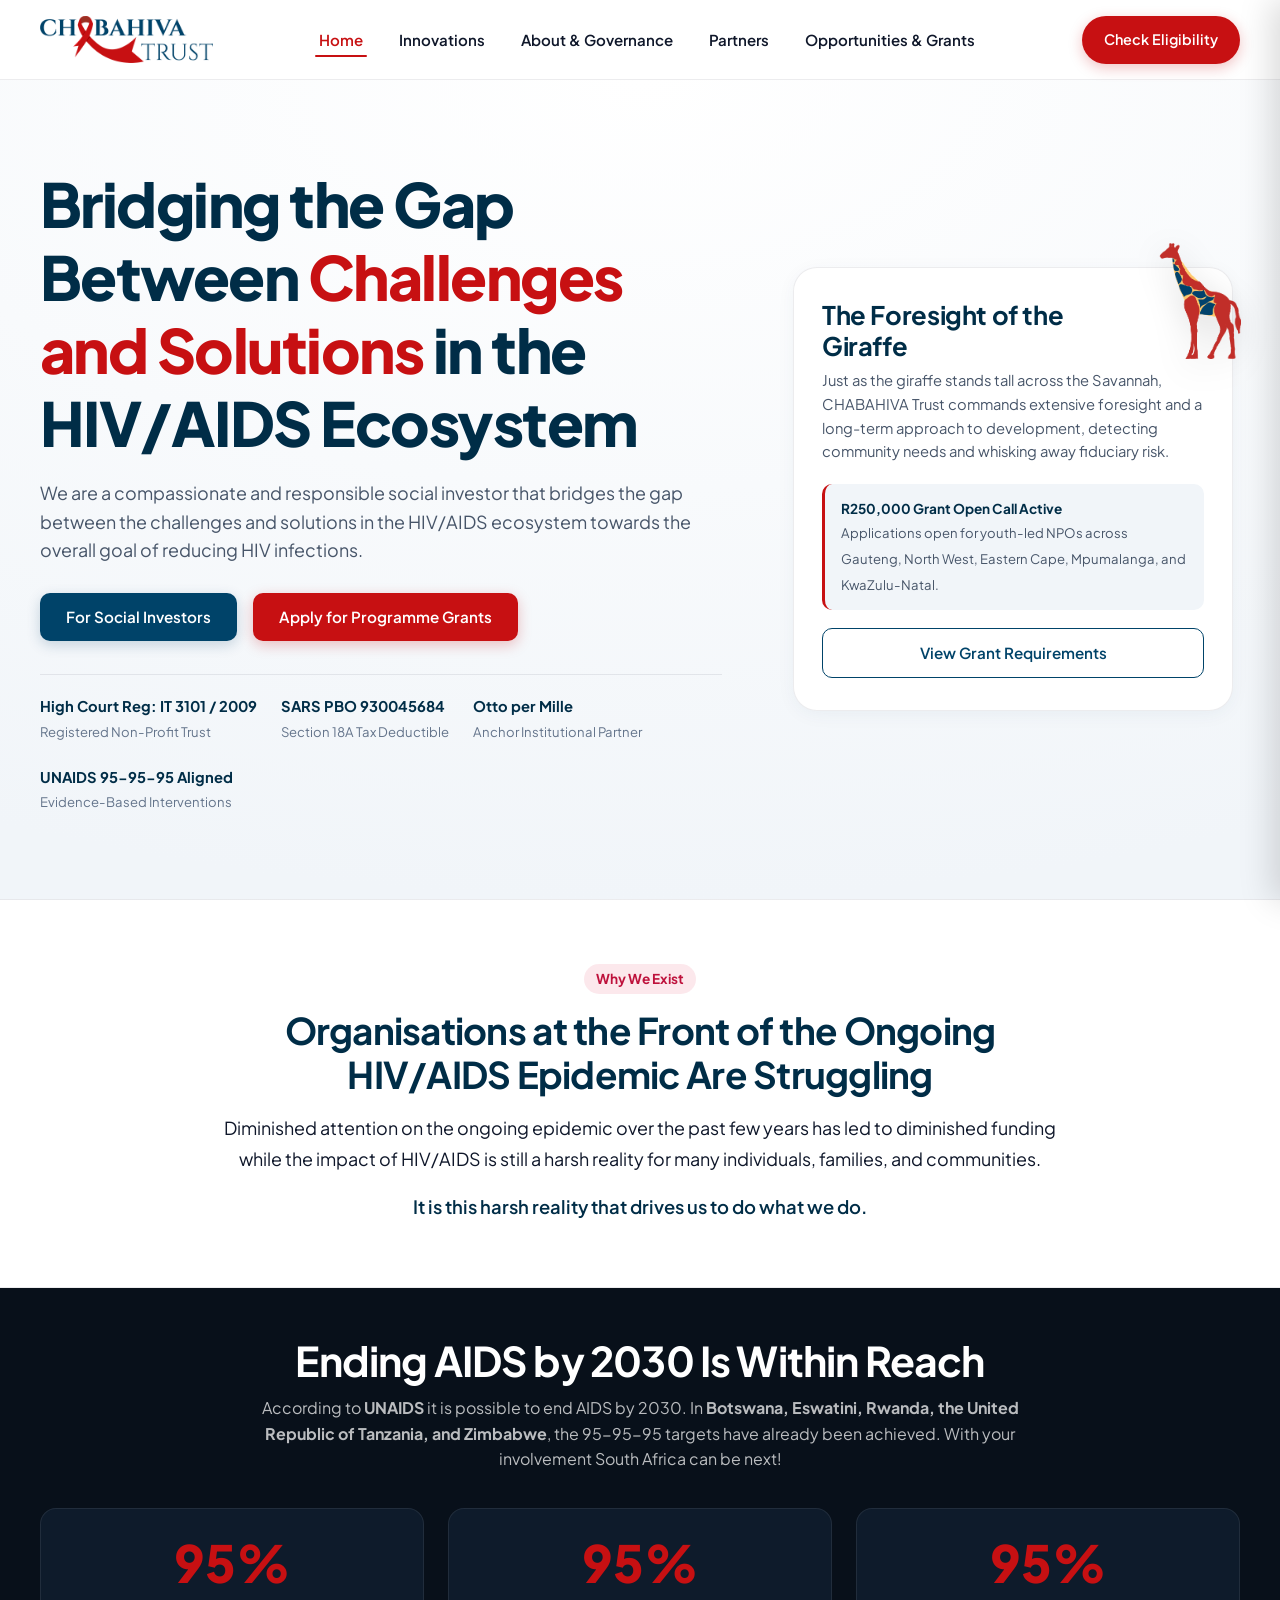
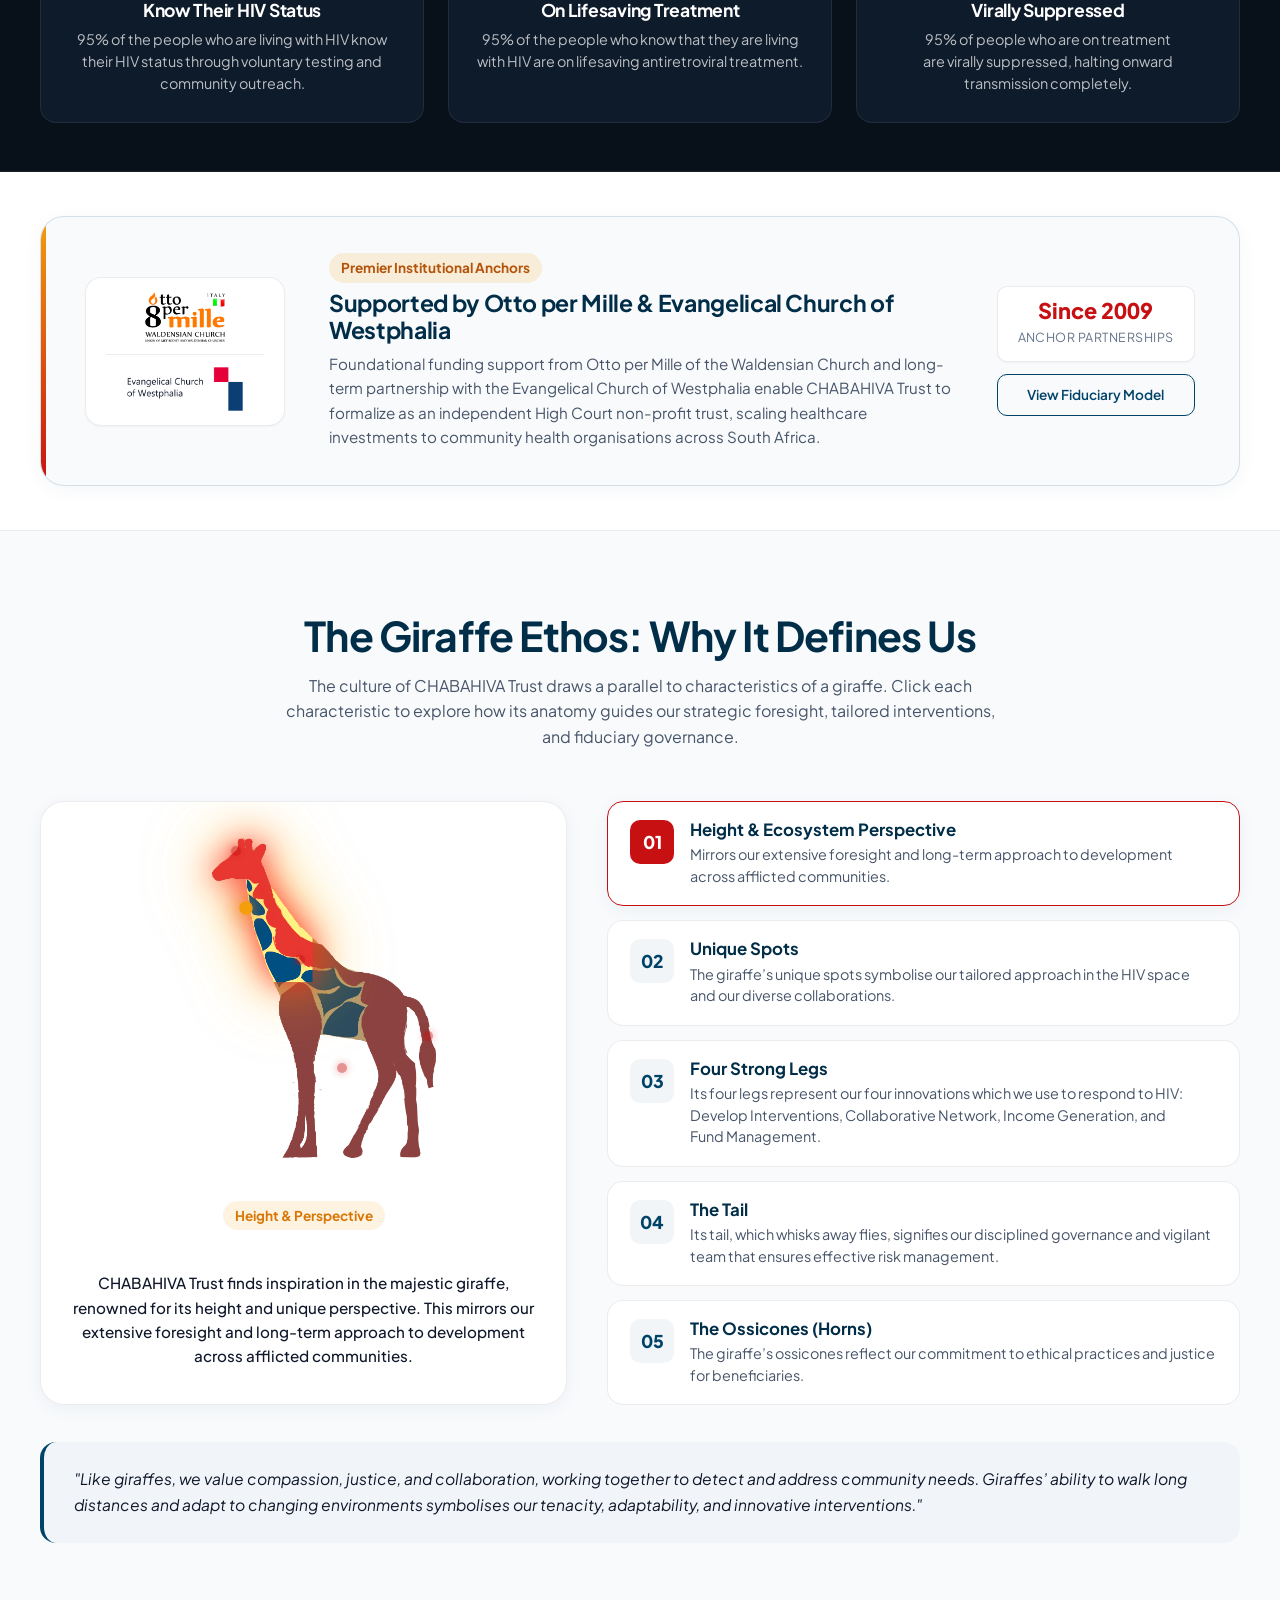
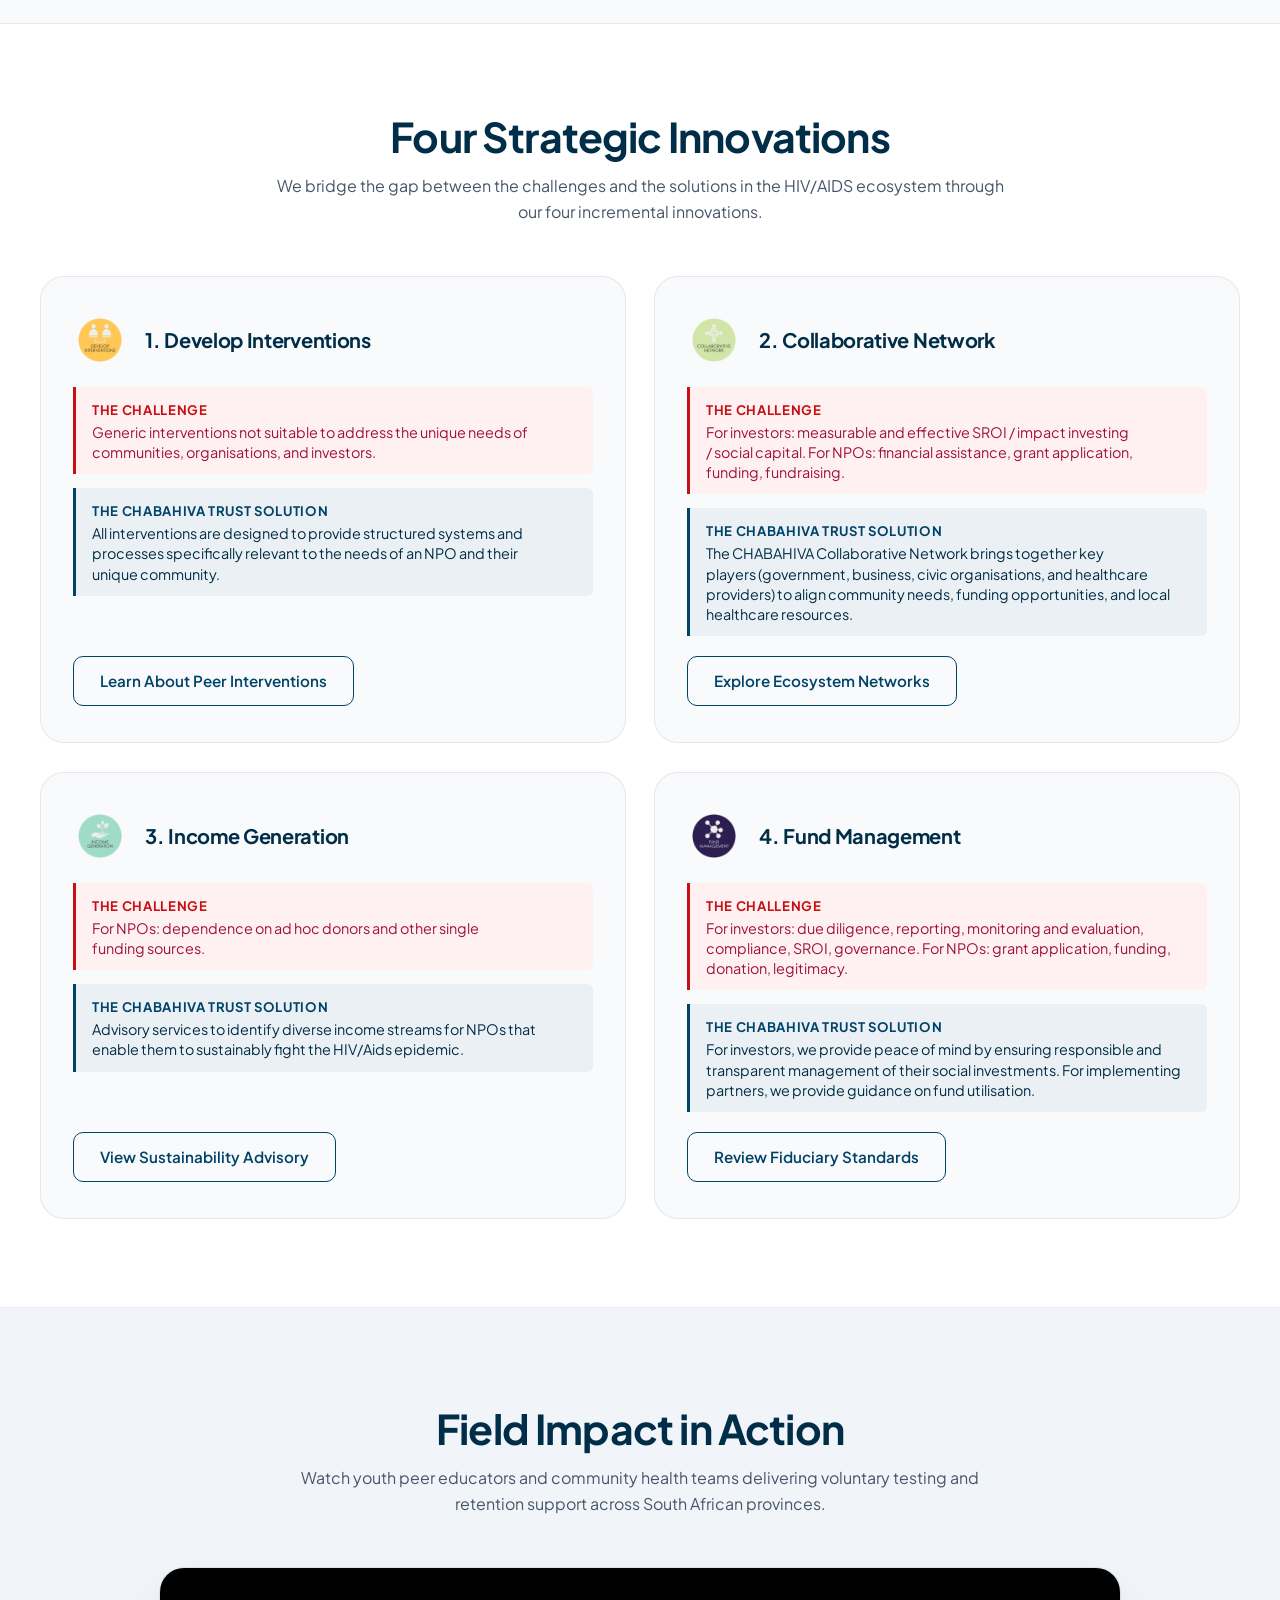
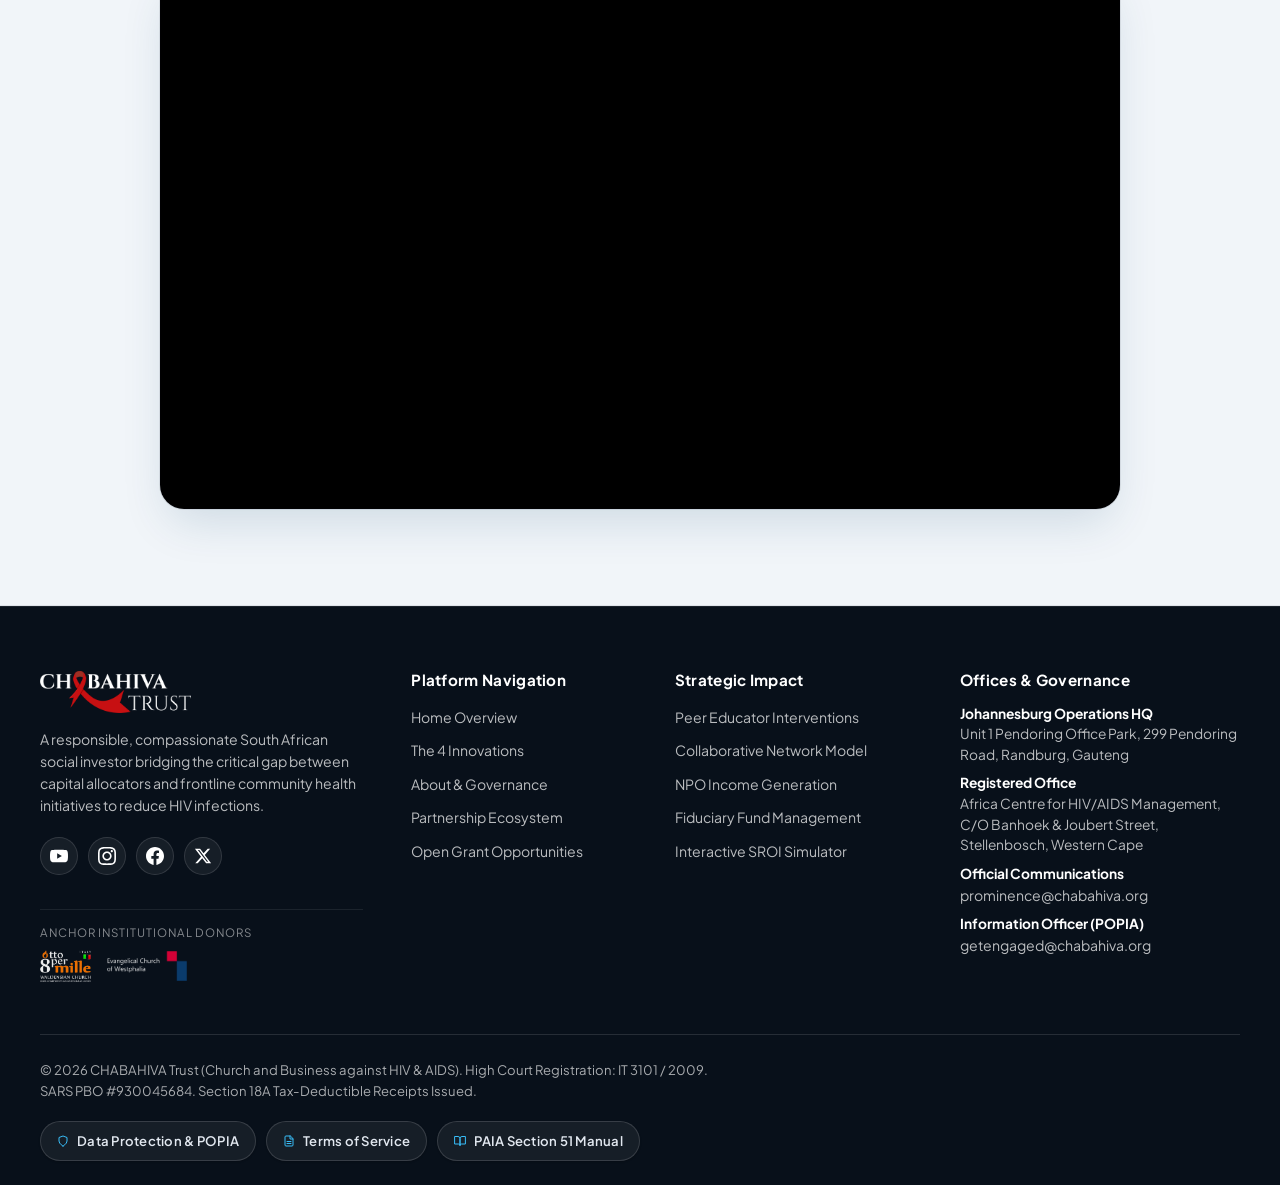
==== index.html @ 268f75a8 "Fix trustee portrait framing, integrate Evangelical Church of Westphalia donor logo, and resolve SRO" ====
<!DOCTYPE html>
<html lang="en">
<head>
  <meta charset="UTF-8">
  <meta name="viewport" content="width=device-width, initial-scale=1.0">
  <title>CHABAHIVA Trust | HIV/AIDS Social Investor South Africa</title>
  <meta name="description" content="CHABAHIVA Trust is a compassionate and responsible social investor bridging the gap between challenges and solutions in the HIV/AIDS ecosystem towards the overall goal of reducing HIV infections.">
  <link rel="icon" type="image/png" href="assets/logos/favicon.png">
  <link rel="apple-touch-icon" href="assets/logos/apple-touch-icon.png">
  <link rel="stylesheet" href="css/style.css">
</head>
<body>
  <!-- Site Header (Strict 3-Zone Architecture) -->
  <header class="site-header">
    <div class="container nav-wrap">
      <!-- Zone 1: Official Logo -->
      <a href="index.html" class="nav-logo" aria-label="CHABAHIVA Trust Home">
        <img src="assets/logos/logo_header.png" alt="CHABAHIVA Trust" width="180" height="50">
      </a>

      <!-- Zone 2: Navigation Links -->
      <nav aria-label="Primary Navigation">
        <ul class="nav-links">
          <li><a href="index.html" class="nav-link active">Home</a></li>
          <li><a href="innovations.html" class="nav-link">Innovations</a></li>
          <li><a href="about.html" class="nav-link">About & Governance</a></li>
          <li><a href="partners.html" class="nav-link">Partners</a></li>
          <li><a href="opportunities.html" class="nav-link">Opportunities & Grants</a></li>
        </ul>
      </nav>

      <!-- Zone 3: CTA Cluster & Mobile Toggle -->
      <div class="nav-actions">
        <a href="opportunities.html#apply" class="btn btn-primary">Check Eligibility</a>
        <button class="mobile-toggle" id="mobileToggle" aria-label="Open Mobile Menu">
          <svg width="24" height="24" viewBox="0 0 24 24" fill="none" stroke="currentColor" stroke-width="2.2" stroke-linecap="round" stroke-linejoin="round">
            <line x1="3" y1="12" x2="21" y2="12"></line>
            <line x1="3" y1="6" x2="21" y2="6"></line>
            <line x1="3" y1="18" x2="21" y2="18"></line>
          </svg>
        </button>
      </div>
    </div>
  </header>

  <!-- Mobile Slide Drawer -->
  <div class="mobile-drawer-backdrop" id="drawerBackdrop"></div>
  <aside class="mobile-drawer" id="mobileDrawer" aria-label="Mobile Navigation">
    <div>
      <div class="drawer-header">
        <img src="assets/logos/logo_header.png" alt="CHABAHIVA Trust" style="height: 38px; width: auto;">
        <button id="closeDrawer" aria-label="Close Mobile Menu" style="padding: 8px; color: var(--color-primary-dark);">
          <svg width="24" height="24" viewBox="0 0 24 24" fill="none" stroke="currentColor" stroke-width="2.2" stroke-linecap="round" stroke-linejoin="round">
            <line x1="18" y1="6" x2="6" y2="18"></line>
            <line x1="6" y1="6" x2="18" y2="18"></line>
          </svg>
        </button>
      </div>
      <ul class="drawer-links">
        <li><a href="index.html" class="drawer-link active">Home</a></li>
        <li><a href="innovations.html" class="drawer-link">Innovations</a></li>
        <li><a href="about.html" class="drawer-link">About & Governance</a></li>
        <li><a href="partners.html" class="drawer-link">Partners</a></li>
        <li><a href="opportunities.html" class="drawer-link">Opportunities & Grants</a></li>
      </ul>
    </div>
    <div style="padding-top: 24px; border-top: 1px solid var(--border-light); display: flex; flex-direction: column; gap: 12px;">
      <a href="opportunities.html#apply" class="btn btn-primary" style="width: 100%;">Check Grant Eligibility</a>
      <p style="font-size: 0.8rem; color: var(--color-text-light); text-align: center;">Master of the High Court Reg: IT 3101 / 2009<br>SARS PBO: 930045684 (Section 18A)</p>
    </div>
  </aside>

  <!-- Hero Section -->
  <section class="hero-section">
    <div class="container">
      <div class="hero-grid">
        <div class="hero-content">
          <h1 class="hero-headline">
            Bridging the Gap Between <span class="highlight">Challenges and Solutions</span> in the HIV/AIDS Ecosystem
          </h1>
          <p class="hero-description">
            We are a compassionate and responsible social investor that bridges the gap between the challenges and solutions in the HIV/AIDS ecosystem towards the overall goal of reducing HIV infections.
          </p>
          <div class="hero-actions">
            <a href="partners.html#investors" class="btn btn-secondary">For Social Investors</a>
            <a href="opportunities.html#apply" class="btn btn-primary">Apply for Programme Grants</a>
          </div>
          <div class="hero-trust-bar">
            <div class="trust-item">
              <strong>High Court Reg: IT 3101 / 2009</strong>
              <span>Registered Non-Profit Trust</span>
            </div>
            <div class="trust-item">
              <strong>SARS PBO 930045684</strong>
              <span>Section 18A Tax Deductible</span>
            </div>
            <div class="trust-item">
              <strong>Otto per Mille</strong>
              <span>Anchor Institutional Partner</span>
            </div>
            <div class="trust-item">
              <strong>UNAIDS 95-95-95 Aligned</strong>
              <span>Evidence-Based Interventions</span>
            </div>
          </div>
        </div>

        <div class="hero-visual">
          <div class="hero-card-stack">
            <img src="assets/images/CT-Giraffe.png" alt="CT Giraffe Mascot" class="hero-floating-mascot">
            <div class="hero-main-card">
              <h3 style="margin: 0 0 8px 0; color: var(--color-primary-dark);">The Foresight of the Giraffe</h3>
              <p style="font-size: 0.92rem; color: var(--color-text-muted); margin-bottom: 20px;">
                Just as the giraffe stands tall across the Savannah, CHABAHIVA Trust commands extensive foresight and a long-term approach to development, detecting community needs and whisking away fiduciary risk.
              </p>
              <div style="background-color: var(--color-canvas-slate); padding: 14px 16px; border-radius: var(--radius-md); border-left: 3px solid var(--color-accent);">
                <strong style="font-size: 0.85rem; color: var(--color-primary-dark); display: block;">R250,000 Grant Open Call Active</strong>
                <span style="font-size: 0.82rem; color: var(--color-text-muted);">Applications open for youth-led NPOs across Gauteng, North West, Eastern Cape, Mpumalanga, and KwaZulu-Natal.</span>
              </div>
              <a href="opportunities.html" class="btn btn-outline" style="width: 100%; margin-top: 18px;">View Grant Requirements</a>
            </div>
          </div>
        </div>
      </div>
    </div>
  </section>

  <!-- Why We Exist Section (Verbatim from chabahiva.org) -->
  <section style="padding: 64px 0; background-color: #FFFFFF; border-bottom: 1px solid var(--border-light);">
    <div class="container" style="max-width: 920px; text-align: center;">
      <span class="giraffe-meta-tag" style="background-color: rgba(225, 29, 72, 0.1); color: #BE123C;">Why We Exist</span>
      <h2 style="margin: 14px 0 16px 0; color: var(--color-primary-dark); font-size: clamp(1.8rem, 3.5vw, 2.3rem);">
        Organisations at the Front of the Ongoing HIV/AIDS Epidemic Are Struggling
      </h2>
      <p style="font-size: 1.12rem; line-height: 1.75; color: var(--color-text-main); margin-bottom: 16px;">
        Diminished attention on the ongoing epidemic over the past few years has led to diminished funding while the impact of HIV/AIDS is still a harsh reality for many individuals, families, and communities.
      </p>
      <p style="font-size: 1.15rem; line-height: 1.75; color: var(--color-primary-dark); font-weight: 600;">
        It is this harsh reality that drives us to do what we do.
      </p>
    </div>
  </section>

  <!-- UNAIDS 95-95-95 Metric Ribbon (Verbatim Context) -->
  <section class="metric-ribbon-section">
    <div class="container">
      <div class="metric-header">
        <h2>Ending AIDS by 2030 Is Within Reach</h2>
        <p>
          According to <strong>UNAIDS</strong> it is possible to end AIDS by 2030. In <strong>Botswana, Eswatini, Rwanda, the United Republic of Tanzania, and Zimbabwe</strong>, the 95-95-95 targets have already been achieved. With your involvement South Africa can be next!
        </p>
      </div>
      <div class="metric-grid">
        <div class="metric-card">
          <div class="metric-number">95%</div>
          <h3>Know Their HIV Status</h3>
          <p>95% of the people who are living with HIV know their HIV status through voluntary testing and community outreach.</p>
        </div>
        <div class="metric-card">
          <div class="metric-number">95%</div>
          <h3>On Lifesaving Treatment</h3>
          <p>95% of the people who know that they are living with HIV are on lifesaving antiretroviral treatment.</p>
        </div>
        <div class="metric-card">
          <div class="metric-number">95%</div>
          <h3>Virally Suppressed</h3>
          <p>95% of people who are on treatment are virally suppressed, halting onward transmission completely.</p>
        </div>
      </div>
    </div>
  </section>

  <!-- Anchor Institutional Donor Spotlight -->
  <section class="donor-spotlight-section">
    <div class="container">
      <div class="donor-spotlight-card">
        <div class="donor-logo-wrap" style="display: flex; flex-direction: column; gap: 12px; align-items: center; justify-content: center; padding: 14px 20px;">
          <img src="assets/logos/donor_otto_per_mille.png" alt="Otto per Mille of the Waldensian Church" width="180" height="113" style="max-height: 50px; width: auto; object-fit: contain;">
          <div style="width: 100%; height: 1px; background: var(--border-light);"></div>
          <img src="assets/logos/donor_evangelical_church_westphalia.png" alt="Evangelical Church of Westphalia" width="180" height="68" style="max-height: 44px; width: auto; object-fit: contain;">
        </div>
        <div class="donor-spotlight-content">
          <span class="giraffe-meta-tag" style="background-color: rgba(245, 158, 11, 0.15); color: #B45309;">Premier Institutional Anchors</span>
          <h3>Supported by Otto per Mille & Evangelical Church of Westphalia</h3>
          <p>
            Foundational funding support from Otto per Mille of the Waldensian Church and long-term partnership with the Evangelical Church of Westphalia enable CHABAHIVA Trust to formalize as an independent High Court non-profit trust, scaling healthcare investments to community health organisations across South Africa.
          </p>
        </div>
        <div class="donor-badge-col">
          <div class="donor-stat-pill">
            <strong>Since 2009</strong>
            <span>Anchor Partnerships</span>
          </div>
          <a href="partners.html#investors" class="btn btn-outline" style="font-size: 0.85rem; padding: 8px 16px; min-height: 42px;">View Fiduciary Model</a>
        </div>
      </div>
    </div>
  </section>

  <!-- Interactive Giraffe Metaphor Explorer -->
  <section class="giraffe-explorer-section">
    <div class="container">
      <div class="section-head">
        <h2>The Giraffe Ethos: Why It Defines Us</h2>
        <p>
          The culture of CHABAHIVA Trust draws a parallel to characteristics of a giraffe. Click each characteristic to explore how its anatomy guides our strategic foresight, tailored interventions, and fiduciary governance.
        </p>
      </div>

      <div class="giraffe-grid">
        <div class="giraffe-visual-panel">
          <div class="giraffe-canvas-container has-active-part" id="giraffeContainer">
            <!-- Base Giraffe Image -->
            <img src="assets/images/CT-Giraffe.png" alt="CT Giraffe Visual" class="giraffe-base-img" id="giraffeBaseImg">
            
            <!-- Dynamic Glowing Highlight Overlays -->
            <img src="assets/images/giraffe_part_height.png?v=2" alt="Height Highlight" class="giraffe-highlight-layer active" id="layer_height">
            <img src="assets/images/giraffe_part_spots.png?v=2" alt="Spots Highlight" class="giraffe-highlight-layer" id="layer_spots">
            <img src="assets/images/giraffe_part_legs.png?v=2" alt="Legs Highlight" class="giraffe-highlight-layer" id="layer_legs">
            <img src="assets/images/giraffe_part_tail.png?v=2" alt="Tail Highlight" class="giraffe-highlight-layer" id="layer_tail">
            <img src="assets/images/giraffe_part_ossicones.png?v=2" alt="Ossicones Highlight" class="giraffe-highlight-layer" id="layer_ossicones">
            
            <!-- Interactive Pulse Beacons -->
            <div class="giraffe-beacon beacon-height active" data-beacon="height" title="Height & Perspective">
              <span class="beacon-core"></span>
              <span class="beacon-ripple"></span>
            </div>
            <div class="giraffe-beacon beacon-spots" data-beacon="spots" title="Unique Spots">
              <span class="beacon-core"></span>
              <span class="beacon-ripple"></span>
            </div>
            <div class="giraffe-beacon beacon-legs" data-beacon="legs" title="Four Strong Legs">
              <span class="beacon-core"></span>
              <span class="beacon-ripple"></span>
            </div>
            <div class="giraffe-beacon beacon-tail" data-beacon="tail" title="The Tail">
              <span class="beacon-core"></span>
              <span class="beacon-ripple"></span>
            </div>
            <div class="giraffe-beacon beacon-ossicones" data-beacon="ossicones" title="The Ossicones (Horns)">
              <span class="beacon-core"></span>
              <span class="beacon-ripple"></span>
            </div>
          </div>
          
          <span class="giraffe-meta-tag" id="giraffeTag">Height & Perspective</span>
          <p id="giraffeDesc" style="margin-top: 14px; font-size: 0.95rem; color: var(--color-text-main); font-weight: 500; line-height: 1.6;">
            CHABAHIVA Trust finds inspiration in the majestic giraffe, renowned for its height and unique perspective. This mirrors our extensive foresight and long-term approach to development.
          </p>
        </div>

        <div class="metaphor-selector-stack">
          <div class="metaphor-pill active" data-metaphor="height">
            <div class="metaphor-icon-bubble">01</div>
            <div class="metaphor-content">
              <h4>Height & Ecosystem Perspective</h4>
              <p>Mirrors our extensive foresight and long-term approach to development across afflicted communities.</p>
            </div>
          </div>

          <div class="metaphor-pill" data-metaphor="spots">
            <div class="metaphor-icon-bubble">02</div>
            <div class="metaphor-content">
              <h4>Unique Spots</h4>
              <p>The giraffe’s unique spots symbolise our tailored approach in the HIV space and our diverse collaborations.</p>
            </div>
          </div>

          <div class="metaphor-pill" data-metaphor="legs">
            <div class="metaphor-icon-bubble">03</div>
            <div class="metaphor-content">
              <h4>Four Strong Legs</h4>
              <p>Its four legs represent our four innovations which we use to respond to HIV: Develop Interventions, Collaborative Network, Income Generation, and Fund Management.</p>
            </div>
          </div>

          <div class="metaphor-pill" data-metaphor="tail">
            <div class="metaphor-icon-bubble">04</div>
            <div class="metaphor-content">
              <h4>The Tail</h4>
              <p>Its tail, which whisks away flies, signifies our disciplined governance and vigilant team that ensures effective risk management.</p>
            </div>
          </div>

          <div class="metaphor-pill" data-metaphor="ossicones">
            <div class="metaphor-icon-bubble">05</div>
            <div class="metaphor-content">
              <h4>The Ossicones (Horns)</h4>
              <p>The giraffe’s ossicones reflect our commitment to ethical practices and justice for beneficiaries.</p>
            </div>
          </div>
        </div>
      </div>

      <!-- Extended Ethos Quote -->
      <div style="margin-top: 36px; padding: 24px 30px; background-color: var(--color-canvas-slate); border-radius: var(--radius-lg); border-left: 4px solid var(--color-primary); font-size: 0.98rem; line-height: 1.7; color: var(--color-text-main);">
        <em>"Like giraffes, we value compassion, justice, and collaboration, working together to detect and address community needs. Giraffes’ ability to walk long distances and adapt to changing environments symbolises our tenacity, adaptability, and innovative interventions."</em>
      </div>
    </div>
  </section>

  <!-- 4 Core Innovations Ledger (Verbatim Challenges & Solutions) -->
  <section class="innovations-section">
    <div class="container">
      <div class="section-head">
        <h2>Four Strategic Innovations</h2>
        <p>
          We bridge the gap between the challenges and the solutions in the HIV/AIDS ecosystem through our four incremental innovations.
        </p>
      </div>

      <div class="innovations-grid">
        <!-- Innovation 1 -->
        <div class="innovation-card">
          <div>
            <div class="innovation-header">
              <img src="assets/images/Develop-Interventions.png" alt="Develop Interventions Icon">
              <h3>1. Develop Interventions</h3>
            </div>
            <div class="challenge-box">
              <strong>The Challenge</strong>
              <p>Generic interventions not suitable to address the unique needs of communities, organisations, and investors.</p>
            </div>
            <div class="solution-box">
              <strong>The CHABAHIVA Trust Solution</strong>
              <p>All interventions are designed to provide structured systems and processes specifically relevant to the needs of an NPO and their unique community.</p>
            </div>
          </div>
          <a href="innovations.html#interventions" class="btn btn-outline" style="align-self: flex-start;">Learn About Peer Interventions</a>
        </div>

        <!-- Innovation 2 -->
        <div class="innovation-card">
          <div>
            <div class="innovation-header">
              <img src="assets/images/Collaborative-Network.png" alt="Collaborative Network Icon">
              <h3>2. Collaborative Network</h3>
            </div>
            <div class="challenge-box">
              <strong>The Challenge</strong>
              <p>For investors: measurable and effective SROI / impact investing / social capital. For NPOs: financial assistance, grant application, funding, fundraising.</p>
            </div>
            <div class="solution-box">
              <strong>The CHABAHIVA Trust Solution</strong>
              <p>The CHABAHIVA Collaborative Network brings together key players (government, business, civic organisations, and healthcare providers) to align community needs, funding opportunities, and local healthcare resources.</p>
            </div>
          </div>
          <a href="innovations.html#network" class="btn btn-outline" style="align-self: flex-start;">Explore Ecosystem Networks</a>
        </div>

        <!-- Innovation 3 -->
        <div class="innovation-card">
          <div>
            <div class="innovation-header">
              <img src="assets/images/Income-Generation.png" alt="Income Generation Icon">
              <h3>3. Income Generation</h3>
            </div>
            <div class="challenge-box">
              <strong>The Challenge</strong>
              <p>For NPOs: dependence on ad hoc donors and other single funding sources.</p>
            </div>
            <div class="solution-box">
              <strong>The CHABAHIVA Trust Solution</strong>
              <p>Advisory services to identify diverse income streams for NPOs that enable them to sustainably fight the HIV/Aids epidemic.</p>
            </div>
          </div>
          <a href="innovations.html#income" class="btn btn-outline" style="align-self: flex-start;">View Sustainability Advisory</a>
        </div>

        <!-- Innovation 4 -->
        <div class="innovation-card">
          <div>
            <div class="innovation-header">
              <img src="assets/images/Fund-Management.png" alt="Fund Management Icon">
              <h3>4. Fund Management</h3>
            </div>
            <div class="challenge-box">
              <strong>The Challenge</strong>
              <p>For investors: due diligence, reporting, monitoring and evaluation, compliance, SROI, governance. For NPOs: grant application, funding, donation, legitimacy.</p>
            </div>
            <div class="solution-box">
              <strong>The CHABAHIVA Trust Solution</strong>
              <p>For investors, we provide peace of mind by ensuring responsible and transparent management of their social investments. For implementing partners, we provide guidance on fund utilisation.</p>
            </div>
          </div>
          <a href="innovations.html#fund" class="btn btn-outline" style="align-self: flex-start;">Review Fiduciary Standards</a>
        </div>
      </div>
    </div>
  </section>

  <!-- Video Showcase (Authentic Youth Video Embed) -->
  <section class="video-section">
    <div class="container">
      <div class="section-head">
        <h2>Field Impact in Action</h2>
        <p>
          Watch youth peer educators and community health teams delivering voluntary testing and retention support across South African provinces.
        </p>
      </div>

      <div class="video-frame-container">
        <div class="video-responsive">
          <iframe 
            src="https://www.youtube-nocookie.com/embed/VYncm47GPKM?rel=0&modestbranding=1" 
            title="CHABAHIVA Trust - Field Impact in Action"
            loading="lazy"
            allow="accelerometer; autoplay; clipboard-write; encrypted-media; gyroscope; picture-in-picture; web-share" 
            allowfullscreen>
          </iframe>
        </div>
      </div>
    </div>
  </section>

  <!-- Site Footer (Dark Obsidian Protocol) -->
  <footer class="site-footer">
    <div class="container">
      <div class="footer-grid">
        <!-- Col 1: Brand & Social Hub -->
        <div class="footer-brand">
          <a href="index.html" class="footer-logo">
            <img src="assets/logos/logo_footer.png" alt="CHABAHIVA Trust" width="170" height="42">
          </a>
          <p class="footer-bio">
            A responsible, compassionate South African social investor bridging the critical gap between capital allocators and frontline community health initiatives to reduce HIV infections.
          </p>
          <div class="footer-social-cluster">
            <a href="https://www.youtube.com/@chabahivatrust8559" target="_blank" rel="noopener noreferrer" class="footer-social-btn" aria-label="YouTube Channel">
              <svg viewBox="0 0 24 24"><path d="M23.498 6.186a3.016 3.016 0 0 0-2.122-2.136C19.505 3.545 12 3.545 12 3.545s-7.505 0-9.377.505A3.017 3.017 0 0 0 .502 6.186C0 8.07 0 12 0 12s0 3.93.502 5.814a3.016 3.016 0 0 0 2.122 2.136c1.871.505 9.376.505 9.376.505s7.505 0 9.377-.505a3.015 3.015 0 0 0 2.122-2.136C24 15.93 24 12 24 12s0-3.93-.502-5.814zM9.545 15.568V8.432L15.818 12l-6.273 3.568z"/></svg>
            </a>
            <a href="https://www.instagram.com/therealctgiraffe/" target="_blank" rel="noopener noreferrer" class="footer-social-btn" aria-label="Instagram CT Giraffe">
              <svg viewBox="0 0 24 24"><path d="M12 2.163c3.204 0 3.584.012 4.85.07 3.252.148 4.771 1.691 4.919 4.919.058 1.265.069 1.645.069 4.849 0 3.205-.012 3.584-.069 4.849-.149 3.225-1.664 4.771-4.919 4.919-1.266.058-1.644.07-4.85.07-3.204 0-3.584-.012-4.849-.07-3.26-.149-4.771-1.699-4.919-4.92-.058-1.265-.07-1.644-.07-4.849 0-3.204.013-3.583.07-4.849.149-3.227 1.664-4.771 4.919-4.919 1.266-.057 1.645-.069 4.849-.069zm0-2.163c-3.259 0-3.667.014-4.947.072-4.358.2-6.78 2.618-6.98 6.98-.059 1.281-.073 1.689-.073 4.948 0 3.259.014 3.668.072 4.948.2 4.358 2.618 6.78 6.98 6.98 1.281.058 1.689.072 4.948.072 3.259 0 3.668-.014 4.948-.072 4.354-.2 6.782-2.618 6.979-6.98.059-1.28.073-1.689.073-4.948 0-3.259-.014-3.667-.072-4.947-.196-4.354-2.617-6.78-6.979-6.98-1.281-.059-1.69-.073-4.949-.073zm0 5.838c-3.403 0-6.162 2.759-6.162 6.162s2.759 6.163 6.162 6.163 6.162-2.759 6.162-6.163c0-3.403-2.759-6.162-6.162-6.162zm0 10.162c-2.209 0-4-1.79-4-4 0-2.209 1.791-4 4-4s4 1.791 4 4c0 2.21-1.791 4-4 4zm6.406-11.845c-.796 0-1.441.645-1.441 1.44s.645 1.44 1.441 1.44c.795 0 1.439-.645 1.439-1.44s-.644-1.44-1.439-1.44z"/></svg>
            </a>
            <a href="https://www.facebook.com/chabahivatrust" target="_blank" rel="noopener noreferrer" class="footer-social-btn" aria-label="Facebook Page">
              <svg viewBox="0 0 24 24"><path d="M24 12.073c0-6.627-5.373-12-12-12s-12 5.373-12 12c0 5.99 4.388 10.954 10.125 11.854v-8.385H7.078v-3.47h3.047V9.43c0-3.007 1.792-4.669 4.533-4.669 1.312 0 2.686.235 2.686.235v2.953H15.83c-1.491 0-1.956.925-1.956 1.874v2.25h3.328l-.532 3.47h-2.796v8.385C19.612 23.027 24 18.062 24 12.073z"/></svg>
            </a>
            <a href="https://x.com/chabahiva_trust" target="_blank" rel="noopener noreferrer" class="footer-social-btn" aria-label="X (Twitter)">
              <svg viewBox="0 0 24 24"><path d="M18.244 2.25h3.308l-7.227 8.26 8.502 11.24H16.17l-5.214-6.817L4.99 21.75H1.68l7.73-8.835L1.254 2.25H8.08l4.713 6.231zm-1.161 17.52h1.833L7.084 4.126H5.117z"/></svg>
            </a>
          </div>
          <div class="footer-donor-strip">
            <span>Anchor Institutional Donors</span>
            <div class="footer-donor-logos">
              <img src="assets/logos/donor_otto_per_mille_white.png" alt="Supported by Otto per Mille of the Waldensian Church" width="140" height="35" style="height: 32px; width: auto; object-fit: contain;">
              <img src="assets/logos/donor_evangelical_church_westphalia_white.png" alt="Evangelical Church of Westphalia" width="140" height="35" style="height: 30px; width: auto; object-fit: contain;">
            </div>
          </div>
        </div>

        <!-- Col 2: Navigation -->
        <div class="footer-col">
          <h4>Platform Navigation</h4>
          <ul class="footer-links">
            <li><a href="index.html" class="footer-link">Home Overview</a></li>
            <li><a href="innovations.html" class="footer-link">The 4 Innovations</a></li>
            <li><a href="about.html" class="footer-link">About & Governance</a></li>
            <li><a href="partners.html" class="footer-link">Partnership Ecosystem</a></li>
            <li><a href="opportunities.html" class="footer-link">Open Grant Opportunities</a></li>
          </ul>
        </div>

        <!-- Col 3: Programs & Interventions -->
        <div class="footer-col">
          <h4>Strategic Impact</h4>
          <ul class="footer-links">
            <li><a href="innovations.html" class="footer-link">Peer Educator Interventions</a></li>
            <li><a href="innovations.html" class="footer-link">Collaborative Network Model</a></li>
            <li><a href="innovations.html" class="footer-link">NPO Income Generation</a></li>
            <li><a href="innovations.html" class="footer-link">Fiduciary Fund Management</a></li>
            <li><a href="innovations.html#simulator" class="footer-link">Interactive SROI Simulator</a></li>
          </ul>
        </div>

        <!-- Col 4: Contact & Statutory Details -->
        <div class="footer-col">
          <h4>Offices & Governance</h4>
          <div class="footer-contact-item">
            <strong>Johannesburg Operations HQ</strong>
            Unit 1 Pendoring Office Park, 299 Pendoring Road, Randburg, Gauteng
          </div>
          <div class="footer-contact-item">
            <strong>Registered Office</strong>
            Africa Centre for HIV/AIDS Management, C/O Banhoek & Joubert Street, Stellenbosch, Western Cape
          </div>
          <div class="footer-contact-item">
            <strong>Official Communications</strong>
            <a href="mailto:prominence@chabahiva.org" class="footer-link">prominence@chabahiva.org</a>
          </div>
          <div class="footer-contact-item">
            <strong>Information Officer (POPIA)</strong>
            <a href="mailto:getengaged@chabahiva.org" class="footer-link">getengaged@chabahiva.org</a>
          </div>
        </div>
      </div>

      <div class="footer-bottom">
        <div class="footer-legal-copy">
          &copy; 2026 CHABAHIVA Trust (Church and Business against HIV &amp; AIDS). High Court Registration: IT 3101 / 2009. SARS PBO #930045684. Section 18A Tax-Deductible Receipts Issued.
        </div>
        <div class="footer-legal-links">
          <a href="privacy-policy.html" class="footer-legal-chip">
            <svg width="12" height="12" viewBox="0 0 24 24" fill="none" stroke="currentColor" stroke-width="2" stroke-linecap="round" stroke-linejoin="round" aria-hidden="true"><path d="M12 22s8-4 8-10V5l-8-3-8 3v7c0 6 8 10 8 10z"></path></svg>
            <span>Data Protection &amp; POPIA</span>
          </a>
          <a href="terms-of-service.html" class="footer-legal-chip">
            <svg width="12" height="12" viewBox="0 0 24 24" fill="none" stroke="currentColor" stroke-width="2" stroke-linecap="round" stroke-linejoin="round" aria-hidden="true"><path d="M14 2H6a2 2 0 0 0-2 2v16a2 2 0 0 0 2 2h12a2 2 0 0 0 2-2V8z"></path><polyline points="14 2 14 8 20 8"></polyline><line x1="16" y1="13" x2="8" y2="13"></line><line x1="16" y1="17" x2="8" y2="17"></line></svg>
            <span>Terms of Service</span>
          </a>
          <a href="paia-manual.html" class="footer-legal-chip">
            <svg width="12" height="12" viewBox="0 0 24 24" fill="none" stroke="currentColor" stroke-width="2" stroke-linecap="round" stroke-linejoin="round" aria-hidden="true"><path d="M2 3h6a4 4 0 0 1 4 4v14a3 3 0 0 0-3-3H2z"></path><path d="M22 3h-6a4 4 0 0 0-4 4v14a3 3 0 0 1 3-3h7z"></path></svg>
            <span>PAIA Section 51 Manual</span>
          </a>
        </div>
      </div>
    </div>
  </footer>

  <script src="js/main.js"></script>
</body>
</html>
---- css/style.css ----
/* ==========================================================================
   CHABAHIVA Trust — Sovereign Healthcare Design System
   Built for high-performance, accessibility (WCAG 2.2 AA), and institutional authority
   ========================================================================== */

@import url('https://fonts.googleapis.com/css2?family=Plus+Jakarta+Sans:wght@400;500;600;700;800&family=Inter:wght@400;500;600&display=swap');

:root {
  /* Brand Identity Tokens */
  --color-primary: #004369;
  --color-primary-dark: #002D47;
  --color-primary-light: #0A5C8C;
  --color-primary-surface: rgba(0, 67, 105, 0.05);

  --color-accent: #C71012;
  --color-accent-hover: #A50D0E;
  --color-accent-subtle: rgba(199, 16, 18, 0.08);
  --color-accent-border: rgba(199, 16, 18, 0.2);

  --color-gold: #F59E0B;
  --color-gold-hover: #D97706;
  --color-gold-subtle: rgba(245, 158, 11, 0.12);

  /* Canvases & Surfaces */
  --color-canvas-light: #FFFFFF;
  --color-canvas-subtle: #F8FAFC;
  --color-canvas-slate: #F1F5F9;
  --color-canvas-dark: #08101A;
  --color-canvas-dark-surface: #0E1B2B;
  --color-canvas-dark-elevated: #16263A;

  /* Typography */
  --color-text-main: #0F172A;
  --color-text-muted: #475569;
  --color-text-light: #64748B;
  --color-text-white: #FFFFFF;
  --color-text-white-muted: rgba(255, 255, 255, 0.72);

  /* Borders & Dividers */
  --border-light: rgba(15, 23, 42, 0.08);
  --border-subtle: rgba(15, 23, 42, 0.05);
  --border-dark: rgba(255, 255, 255, 0.1);
  --border-focus: rgba(0, 67, 105, 0.35);

  /* Radii */
  --radius-sm: 6px;
  --radius-md: 10px;
  --radius-lg: 16px;
  --radius-xl: 24px;
  --radius-full: 9999px;

  /* Elevations */
  --shadow-sm: 0 1px 2px rgba(0, 0, 0, 0.04);
  --shadow-card: 0 4px 20px -2px rgba(0, 67, 105, 0.06);
  --shadow-hover: 0 16px 36px -4px rgba(0, 67, 105, 0.12);
  --shadow-glow: 0 0 24px rgba(199, 16, 18, 0.18);

  /* Geometry */
  --nav-height: 80px;
  --container-max: 1280px;

  /* Emil Kowalski Motion Tokens */
  --ease-out: cubic-bezier(0.23, 1, 0.32, 1);
  --ease-reveal: cubic-bezier(0.16, 1, 0.3, 1);
  --ease-in-out: cubic-bezier(0.77, 0, 0.175, 1);
  --ease-drawer: cubic-bezier(0.32, 0.72, 0, 1);
  --duration-fast: 140ms;
  --duration-normal: 220ms;
  --duration-reveal: 650ms;
}

/* Base Reset */
*, *::before, *::after {
  box-sizing: border-box;
  margin: 0;
  padding: 0;
}

html {
  font-size: 16px;
  scroll-behavior: smooth;
  -webkit-font-smoothing: antialiased;
  -moz-osx-font-smoothing: grayscale;
  overflow-x: hidden;
  max-width: 100%;
  width: 100%;
}

body {
  font-family: 'Plus Jakarta Sans', system-ui, -apple-system, sans-serif;
  color: var(--color-text-main);
  background-color: var(--color-canvas-light);
  line-height: 1.6;
  overflow-x: hidden;
  max-width: 100%;
  width: 100%;
  position: relative;
}

img, svg, video {
  display: block;
  max-width: 100%;
}

a {
  color: inherit;
  text-decoration: none;
  transition: color 0.18s var(--ease-out), background-color 0.18s var(--ease-out), border-color 0.18s var(--ease-out), opacity 0.18s var(--ease-out);
}

button, input, select, textarea {
  font: inherit;
}

button {
  cursor: pointer;
  border: none;
  background: none;
}

/* Typography Standards */
h1, h2, h3, h4, h5, h6 {
  font-weight: 700;
  color: var(--color-primary-dark);
  line-height: 1.2;
}

h1 {
  font-size: clamp(2.3rem, 4.8vw, 3.8rem);
  letter-spacing: -0.025em;
  text-wrap: balance;
  font-weight: 800;
}

h2 {
  font-size: clamp(1.75rem, 3.2vw, 2.6rem);
  letter-spacing: -0.02em;
  text-wrap: balance;
}

h3 {
  font-size: clamp(1.25rem, 2vw, 1.6rem);
  letter-spacing: -0.015em;
}

p {
  color: var(--color-text-muted);
  text-wrap: pretty;
  max-width: 68ch;
}

.text-white {
  color: var(--color-text-white) !important;
}

.text-muted {
  color: var(--color-text-muted);
}

.text-crimson {
  color: var(--color-accent);
}

.text-gold {
  color: var(--color-gold);
}

/* Container */
.container {
  width: 100%;
  max-width: var(--container-max);
  margin-left: auto;
  margin-right: auto;
  padding-left: clamp(20px, 4vw, 40px);
  padding-right: clamp(20px, 4vw, 40px);
}

/* ==========================================================================
   Buttons & Interactive Micro-Components (Strictly >= 48px footprint)
   ========================================================================== */
.btn {
  display: inline-flex;
  align-items: center;
  justify-content: center;
  gap: 10px;
  min-height: 48px;
  min-width: 48px;
  padding: 12px 26px;
  border-radius: var(--radius-md);
  font-weight: 600;
  font-size: 0.95rem;
  transition: transform 0.18s var(--ease-out), background-color 0.18s var(--ease-out), border-color 0.18s var(--ease-out), box-shadow 0.18s var(--ease-out), color 0.18s var(--ease-out);
  text-align: center;
  user-select: none;
}

.btn:active {
  transform: scale(0.97);
}

.btn-primary {
  background-color: var(--color-accent);
  color: var(--color-text-white);
  box-shadow: 0 4px 14px rgba(199, 16, 18, 0.25);
}

.btn-primary:hover {
  background-color: var(--color-accent-hover);
  box-shadow: 0 6px 20px rgba(199, 16, 18, 0.35);
  transform: translateY(-2px);
}

.btn-secondary {
  background-color: var(--color-primary);
  color: var(--color-text-white);
  box-shadow: 0 4px 14px rgba(0, 67, 105, 0.2);
}

.btn-secondary:hover {
  background-color: var(--color-primary-dark);
  box-shadow: 0 6px 20px rgba(0, 67, 105, 0.3);
  transform: translateY(-2px);
}

.btn-outline {
  background-color: transparent;
  color: var(--color-primary);
  border: 1.5px solid var(--color-primary);
}

.btn-outline:hover {
  background-color: var(--color-primary-surface);
  transform: translateY(-2px);
}

.btn-outline-white {
  background-color: transparent;
  color: var(--color-text-white);
  border: 1.5px solid rgba(255, 255, 255, 0.3);
}

.btn-outline-white:hover {
  background-color: rgba(255, 255, 255, 0.1);
  border-color: rgba(255, 255, 255, 0.6);
  transform: translateY(-2px);
}

/* ==========================================================================
   Header & Navigation Standards (Strict 3-Zone Architecture)
   ========================================================================== */
.site-header {
  position: sticky;
  top: 0;
  z-index: 1000;
  height: var(--nav-height);
  background-color: rgba(255, 255, 255, 0.94);
  backdrop-filter: blur(12px);
  -webkit-backdrop-filter: blur(12px);
  border-bottom: 1px solid var(--border-light);
  display: flex;
  align-items: center;
  transition: background-color 0.22s var(--ease-out), border-color 0.22s var(--ease-out), box-shadow 0.22s var(--ease-out);
}

.nav-wrap {
  display: flex;
  align-items: center;
  justify-content: space-between;
  width: 100%;
}

/* Zone 1: Official Logo ONLY */
.nav-logo {
  display: flex;
  align-items: center;
  min-height: 48px;
}

.nav-logo img {
  height: 48px;
  width: auto;
  object-fit: contain;
}

/* Zone 2: Navigation Links */
.nav-links {
  display: flex;
  align-items: center;
  gap: 28px;
  list-style: none;
}

.nav-link {
  font-size: 0.94rem;
  font-weight: 600;
  color: var(--color-text-main);
  padding: 8px 4px;
  position: relative;
  transition: color 0.18s var(--ease-out);
}

.nav-link::after {
  content: '';
  position: absolute;
  bottom: 0;
  left: 0;
  right: 0;
  height: 2px;
  background-color: var(--color-accent);
  border-radius: var(--radius-full);
  transform: scaleX(0);
  transform-origin: center;
  transition: transform 0.24s var(--ease-out);
}

.nav-link:hover {
  color: var(--color-accent);
}

.nav-link:hover::after,
.nav-link.active::after {
  transform: scaleX(1);
}

.nav-link.active {
  color: var(--color-accent);
}

/* Zone 3: CTA Cluster */
.nav-actions {
  display: flex;
  align-items: center;
  gap: 16px;
}

.site-header .nav-actions .btn {
  padding: 10px 22px;
  font-size: 0.9rem;
  font-weight: 600;
  border-radius: var(--radius-full);
  white-space: nowrap;
}

.nav-phone {
  display: flex;
  align-items: center;
  gap: 8px;
  font-size: 0.9rem;
  font-weight: 600;
  color: var(--color-primary);
  min-height: 48px;
  padding: 0 10px;
}

.nav-phone:hover {
  color: var(--color-accent);
}

/* Mobile Toggle */
.mobile-toggle {
  display: none;
  min-height: 48px;
  min-width: 48px;
  align-items: center;
  justify-content: center;
  color: var(--color-primary-dark);
}

/* Mobile Slide Drawer */
.mobile-drawer {
  position: fixed;
  top: 0;
  right: 0;
  width: 100%;
  max-width: 360px;
  height: 100vh;
  height: 100dvh;
  background-color: var(--color-canvas-light);
  box-shadow: -8px 0 32px rgba(0, 0, 0, 0.15);
  z-index: 1050;
  padding: 24px;
  display: flex;
  flex-direction: column;
  justify-content: space-between;
  transform: translateX(100%);
  transition: transform 0.32s var(--ease-drawer);
  will-change: transform;
  overflow-y: auto;
}

.mobile-drawer.open {
  transform: translateX(0);
}

.mobile-drawer-backdrop {
  position: fixed;
  inset: 0;
  background-color: rgba(8, 16, 26, 0.6);
  backdrop-filter: blur(4px);
  z-index: 1040;
  opacity: 0;
  pointer-events: none;
  transition: opacity 0.25s ease;
}

.mobile-drawer-backdrop.open {
  opacity: 1;
  pointer-events: auto;
}

.drawer-header {
  display: flex;
  align-items: center;
  justify-content: space-between;
  padding-bottom: 20px;
  border-bottom: 1px solid var(--border-light);
}

.drawer-links {
  list-style: none;
  display: flex;
  flex-direction: column;
  gap: 8px;
  margin-top: 24px;
}

.drawer-link {
  display: flex;
  align-items: center;
  min-height: 48px;
  padding: 10px 14px;
  border-radius: var(--radius-md);
  font-weight: 600;
  font-size: 1.05rem;
  color: var(--color-text-main);
}

.drawer-link:hover,
.drawer-link.active {
  background-color: var(--color-primary-surface);
  color: var(--color-accent);
}

/* ==========================================================================
   Hero Section Geometry
   ========================================================================== */
.hero-section {
  position: relative;
  min-height: calc(100dvh - var(--nav-height));
  display: flex;
  align-items: center;
  padding-top: clamp(40px, 6vh, 80px);
  padding-bottom: clamp(40px, 6vh, 80px);
  background: radial-gradient(120% 100% at 50% 0%, #FFFFFF 0%, #F1F5F9 100%);
  border-bottom: 1px solid var(--border-light);
}

.hero-grid {
  display: grid;
  grid-template-columns: 1.2fr 0.8fr;
  gap: clamp(32px, 5vw, 64px);
  align-items: center;
}

.hero-content {
  display: flex;
  flex-direction: column;
  gap: 20px;
}

.hero-headline {
  color: var(--color-primary-dark);
}

.hero-headline span.highlight {
  color: var(--color-accent);
}

.hero-description {
  font-size: clamp(1.05rem, 1.4vw, 1.25rem);
  line-height: 1.6;
  color: var(--color-text-muted);
}

.hero-actions {
  display: flex;
  flex-wrap: wrap;
  gap: 16px;
  margin-top: 8px;
}

.hero-trust-bar {
  display: flex;
  flex-wrap: wrap;
  gap: 24px;
  padding-top: 20px;
  border-top: 1px solid var(--border-light);
  margin-top: 12px;
}

.trust-item {
  display: flex;
  flex-direction: column;
  gap: 2px;
}

.trust-item strong {
  font-size: 0.92rem;
  font-weight: 700;
  color: var(--color-primary-dark);
}

.trust-item span {
  font-size: 0.82rem;
  color: var(--color-text-light);
}

.hero-visual {
  position: relative;
  display: flex;
  justify-content: center;
  align-items: center;
}

.hero-card-stack {
  position: relative;
  width: 100%;
  max-width: 440px;
}

.hero-main-card {
  background-color: var(--color-canvas-light);
  border: 1px solid var(--border-light);
  border-radius: var(--radius-xl);
  padding: 32px 28px;
  box-shadow: var(--shadow-card);
  position: relative;
  z-index: 2;
}

.hero-main-card h3 {
  padding-right: 84px;
}

.hero-floating-mascot {
  position: absolute;
  top: -24px;
  right: -8px;
  width: 96px;
  height: auto;
  z-index: 3;
  filter: drop-shadow(0 8px 16px rgba(0, 0, 0, 0.12));
  animation: gentleFloat 4s ease-in-out infinite;
  pointer-events: none;
}

@keyframes gentleFloat {
  0%, 100% { transform: translateY(0); }
  50% { transform: translateY(-8px); }
}

/* ==========================================================================
   UNAIDS 95-95-95 Metric Ribbon
   ========================================================================== */
.metric-ribbon-section {
  padding: 48px 0;
  background-color: var(--color-canvas-dark);
  color: var(--color-text-white);
  border-bottom: 1px solid rgba(255, 255, 255, 0.08);
}

.metric-header {
  text-align: center;
  max-width: 760px;
  margin: 0 auto 36px auto;
}

.metric-header h2 {
  color: var(--color-text-white);
}

.metric-header p {
  color: var(--color-text-white-muted);
  margin: 10px auto 0 auto;
}

.metric-grid {
  display: grid;
  grid-template-columns: repeat(3, 1fr);
  gap: 24px;
}

.metric-card {
  background-color: var(--color-canvas-dark-surface);
  border: 1px solid rgba(255, 255, 255, 0.08);
  border-radius: var(--radius-lg);
  padding: 28px 24px;
  text-align: center;
  transition: transform 0.2s ease, border-color 0.2s ease;
}

.metric-card:hover {
  transform: translateY(-4px);
  border-color: rgba(199, 16, 18, 0.4);
}

.metric-number {
  font-size: clamp(2.6rem, 4vw, 3.4rem);
  font-weight: 800;
  color: var(--color-accent);
  line-height: 1;
  font-feature-settings: "tnum";
}

.metric-card h3 {
  color: var(--color-text-white);
  font-size: 1.1rem;
  margin: 12px 0 8px 0;
}

.metric-card p {
  color: var(--color-text-white-muted);
  font-size: 0.9rem;
  line-height: 1.5;
  margin: 0 auto;
}

/* ==========================================================================
   Interactive Giraffe Metaphor Explorer
   ========================================================================== */
.giraffe-explorer-section {
  padding: 80px 0;
  background-color: var(--color-canvas-subtle);
  border-bottom: 1px solid var(--border-light);
}

.section-head {
  text-align: center;
  max-width: 740px;
  margin: 0 auto 52px auto;
}

.section-head h2 {
  margin-bottom: 12px;
}

.giraffe-grid {
  display: grid;
  grid-template-columns: 1fr 1.2fr;
  gap: 40px;
  align-items: stretch;
}

.giraffe-visual-panel {
  background-color: var(--color-canvas-light);
  border: 1.5px solid var(--border-light);
  border-radius: var(--radius-xl);
  padding: 36px 28px;
  display: flex;
  flex-direction: column;
  justify-content: space-between;
  align-items: center;
  text-align: center;
  box-shadow: var(--shadow-card);
  position: relative;
  overflow: hidden;
  height: 100%;
}

/* Giraffe Interactive Canvas Container */
.giraffe-canvas-container {
  position: relative;
  width: 100%;
  max-width: 320px;
  margin: 0 auto 16px auto;
  display: flex;
  justify-content: center;
  align-items: center;
}

.giraffe-base-img {
  width: 100%;
  height: auto;
  max-height: 320px;
  object-fit: contain;
  transition: filter 0.35s ease, opacity 0.35s ease;
  display: block;
}

.giraffe-canvas-container.has-active-part .giraffe-base-img {
  filter: brightness(0.68) saturate(0.85);
  opacity: 0.85;
}

/* Glowing Highlight Layers */
.giraffe-highlight-layer {
  position: absolute;
  top: 0;
  left: 0;
  width: 100%;
  height: 100%;
  object-fit: contain;
  opacity: 0;
  pointer-events: none;
  transition: opacity 0.35s cubic-bezier(0.16, 1, 0.3, 1), filter 0.35s cubic-bezier(0.16, 1, 0.3, 1), transform 0.35s cubic-bezier(0.16, 1, 0.3, 1);
  z-index: 2;
  transform: scale(1);
}

.giraffe-highlight-layer.active {
  opacity: 1;
  animation: partGlowPulse 2.4s ease-in-out infinite;
}

/* Individual Glowing Halos */
#layer_legs.active {
  filter: drop-shadow(0 0 16px rgba(199, 16, 18, 0.9)) drop-shadow(0 0 32px rgba(245, 158, 11, 0.75)) brightness(1.22);
}

#layer_spots.active {
  filter: drop-shadow(0 0 16px rgba(14, 165, 233, 0.95)) drop-shadow(0 0 30px rgba(56, 189, 248, 0.8)) drop-shadow(0 0 45px rgba(245, 158, 11, 0.6)) brightness(1.3);
}

#layer_height.active {
  filter: drop-shadow(0 0 16px rgba(199, 16, 18, 0.85)) drop-shadow(0 0 32px rgba(245, 158, 11, 0.7)) brightness(1.2);
}

#layer_tail.active {
  filter: drop-shadow(0 0 16px rgba(245, 158, 11, 0.95)) drop-shadow(0 0 28px rgba(199, 16, 18, 0.7)) brightness(1.25);
}

#layer_ossicones.active {
  filter: drop-shadow(0 0 18px rgba(245, 158, 11, 1)) drop-shadow(0 0 36px rgba(255, 255, 255, 0.95)) brightness(1.4);
}

@keyframes partGlowPulse {
  0%, 100% {
    transform: scale(1);
    opacity: 0.95;
  }
  50% {
    transform: scale(1.025);
    opacity: 1;
  }
}

/* Interactive SVG Radar Beacons */
.giraffe-beacon {
  position: absolute;
  width: 26px;
  height: 26px;
  transform: translate(-50%, -50%);
  cursor: pointer;
  z-index: 5;
  display: flex;
  align-items: center;
  justify-content: center;
  opacity: 0.45;
  transition: opacity 0.25s ease, transform 0.25s ease;
}

.giraffe-beacon:hover {
  opacity: 0.9;
  transform: translate(-50%, -50%) scale(1.25);
}

.giraffe-beacon.active {
  opacity: 1;
  transform: translate(-50%, -50%) scale(1.35);
}

.beacon-core {
  width: 10px;
  height: 10px;
  border-radius: 50%;
  background-color: var(--color-accent);
  box-shadow: 0 0 8px rgba(199, 16, 18, 0.8);
  z-index: 2;
  transition: background-color 0.25s ease, box-shadow 0.25s ease;
}

.giraffe-beacon.active .beacon-core {
  background-color: var(--color-gold);
  box-shadow: 0 0 12px #F59E0B, 0 0 24px #C71012;
}

.beacon-ripple {
  position: absolute;
  inset: -6px;
  border-radius: 50%;
  border: 2px solid var(--color-accent);
  opacity: 0;
  animation: beaconPulse 2s cubic-bezier(0, 0.2, 0.8, 1) infinite;
}

.giraffe-beacon.active .beacon-ripple {
  border-color: var(--color-gold);
}

@keyframes beaconPulse {
  0% {
    transform: scale(0.6);
    opacity: 0.85;
  }
  100% {
    transform: scale(2);
    opacity: 0;
  }
}

/* Precise Anatomical Beacon Positions */
.beacon-height { top: 22%; left: 32%; }
.beacon-spots { top: 38%; left: 49%; }
.beacon-legs { top: 72%; left: 62%; }
.beacon-tail { top: 62%; left: 89%; }
.beacon-ossicones { top: 4%; left: 29%; }

.giraffe-meta-tag {
  display: inline-block;
  padding: 4px 12px;
  background-color: var(--color-gold-subtle);
  color: var(--color-gold-hover);
  border-radius: var(--radius-full);
  font-weight: 700;
  font-size: 0.85rem;
}

.metaphor-selector-stack {
  display: flex;
  flex-direction: column;
  gap: 14px;
}

.metaphor-pill {
  background-color: var(--color-canvas-light);
  border: 1.5px solid var(--border-light);
  border-radius: var(--radius-lg);
  padding: 18px 22px;
  cursor: pointer;
  text-align: left;
  transition: transform 0.22s var(--ease-out), border-color 0.22s var(--ease-out), background-color 0.22s var(--ease-out), box-shadow 0.22s var(--ease-out);
  display: flex;
  align-items: flex-start;
  gap: 16px;
}

.metaphor-pill:hover {
  border-color: var(--color-primary);
  transform: translateX(4px);
}

.metaphor-pill.active {
  border-color: var(--color-accent);
  background-color: #FFFFFF;
  box-shadow: var(--shadow-card);
}

.metaphor-icon-bubble {
  width: 44px;
  height: 44px;
  border-radius: var(--radius-md);
  background-color: var(--color-primary-surface);
  color: var(--color-primary);
  display: flex;
  align-items: center;
  justify-content: center;
  flex-shrink: 0;
  font-weight: 800;
  font-size: 1.1rem;
}

.metaphor-pill.active .metaphor-icon-bubble {
  background-color: var(--color-accent);
  color: var(--color-text-white);
}

.metaphor-content h4 {
  font-size: 1.05rem;
  font-weight: 700;
  color: var(--color-primary-dark);
  margin-bottom: 4px;
}

.metaphor-content p {
  font-size: 0.9rem;
  line-height: 1.5;
  color: var(--color-text-muted);
}

/* ==========================================================================
   4 Core Innovations Ledger
   ========================================================================== */
.innovations-section {
  padding: 88px 0;
  background-color: var(--color-canvas-light);
  border-bottom: 1px solid var(--border-light);
}

.innovations-grid {
  display: grid;
  grid-template-columns: repeat(2, 1fr);
  gap: 28px;
}

.innovation-card {
  background-color: var(--color-canvas-subtle);
  border: 1px solid var(--border-light);
  border-radius: var(--radius-xl);
  padding: 36px 32px;
  transition: transform 0.24s var(--ease-out), box-shadow 0.24s var(--ease-out), border-color 0.24s var(--ease-out), background-color 0.24s var(--ease-out);
  display: flex;
  flex-direction: column;
  justify-content: space-between;
}

.innovation-card:hover {
  transform: translateY(-4px);
  border-color: var(--color-primary-light);
  box-shadow: var(--shadow-hover);
  background-color: #FFFFFF;
}

.innovation-header {
  display: flex;
  align-items: center;
  gap: 18px;
  margin-bottom: 20px;
}

.innovation-header img {
  width: 54px;
  height: 54px;
  object-fit: contain;
}

.innovation-header h3 {
  font-size: 1.25rem;
  color: var(--color-primary-dark);
}

.challenge-box {
  background-color: #FFF1F2;
  border-left: 3px solid var(--color-accent);
  padding: 12px 16px;
  border-radius: 0 var(--radius-sm) var(--radius-sm) 0;
  margin-bottom: 14px;
}

.challenge-box strong {
  display: block;
  font-size: 0.82rem;
  text-transform: uppercase;
  letter-spacing: 0.05em;
  color: var(--color-accent);
  margin-bottom: 2px;
}

.challenge-box p {
  font-size: 0.9rem;
  color: #9F1239;
  line-height: 1.4;
}

.solution-box {
  background-color: var(--color-primary-surface);
  border-left: 3px solid var(--color-primary);
  padding: 12px 16px;
  border-radius: 0 var(--radius-sm) var(--radius-sm) 0;
  margin-bottom: 20px;
}

.solution-box strong {
  display: block;
  font-size: 0.82rem;
  text-transform: uppercase;
  letter-spacing: 0.05em;
  color: var(--color-primary);
  margin-bottom: 2px;
}

.solution-box p {
  font-size: 0.9rem;
  color: var(--color-primary-dark);
  line-height: 1.4;
}

/* ==========================================================================
   Video Spotlight Section
   ========================================================================== */
.video-section,
.video-showcase-section {
  padding: clamp(60px, 8vw, 96px) 0;
  background-color: var(--color-canvas-slate);
  border-bottom: 1px solid var(--border-light);
}

.video-frame-container {
  max-width: 960px;
  margin: 0 auto;
  background-color: #000000;
  border-radius: var(--radius-xl);
  overflow: hidden;
  box-shadow: 0 20px 48px -10px rgba(0, 67, 105, 0.16), 0 0 0 1px var(--border-light);
  border: 1px solid var(--border-light);
}

.video-responsive {
  position: relative;
  width: 100%;
  padding-bottom: 56.25%; /* 16:9 ratio */
  height: 0;
  overflow: hidden;
}

.video-responsive iframe,
.video-frame-container iframe {
  position: absolute;
  top: 0;
  left: 0;
  width: 100%;
  height: 100%;
  border: 0;
  display: block;
}

/* Fallback for direct video-wrapper usage */
.video-wrapper {
  max-width: 960px;
  margin: 0 auto;
  position: relative;
  width: 100%;
  padding-bottom: 56.25%; /* 16:9 ratio */
  height: 0;
  overflow: hidden;
  background-color: #000000;
  border-radius: var(--radius-xl);
  box-shadow: 0 20px 48px -10px rgba(0, 67, 105, 0.16), 0 0 0 1px var(--border-light);
  border: 1px solid var(--border-light);
}

.video-wrapper iframe {
  position: absolute;
  top: 0;
  left: 0;
  width: 100%;
  height: 100%;
  border: 0;
  display: block;
}

/* ==========================================================================
   Interactive SROI & Grant Allocation Simulator
   ========================================================================== */
.simulator-section {
  padding: 88px 0;
  background-color: var(--color-canvas-light);
  border-bottom: 1px solid var(--border-light);
}

.simulator-card {
  background-color: var(--color-canvas-subtle);
  border: 1.5px solid var(--border-light);
  border-radius: var(--radius-xl);
  padding: clamp(28px, 4vw, 48px);
  box-shadow: var(--shadow-card);
}

.simulator-grid {
  display: grid;
  grid-template-columns: 1.1fr 0.9fr;
  gap: 40px;
  align-items: center;
}

.simulator-controls {
  display: flex;
  flex-direction: column;
  gap: 24px;
}

.control-group {
  display: flex;
  flex-direction: column;
  gap: 10px;
}

.control-label-row {
  display: flex;
  justify-content: space-between;
  align-items: center;
  font-weight: 700;
  color: var(--color-primary-dark);
}

.range-slider {
  width: 100%;
  height: 10px;
  border-radius: var(--radius-full);
  background: #E2E8F0;
  outline: none;
  -webkit-appearance: none;
  appearance: none;
  cursor: pointer;
  transition: background 0.1s ease;
}

.range-slider::-webkit-slider-thumb {
  -webkit-appearance: none;
  appearance: none;
  width: 24px;
  height: 24px;
  border-radius: 50%;
  background: var(--color-accent);
  border: 2.5px solid #FFFFFF;
  cursor: pointer;
  box-shadow: 0 2px 10px rgba(199, 16, 18, 0.45);
  transition: transform 0.15s ease, box-shadow 0.15s ease;
}

.range-slider::-webkit-slider-thumb:hover {
  transform: scale(1.18);
  box-shadow: 0 4px 14px rgba(199, 16, 18, 0.6);
}

.range-slider:active::-webkit-slider-thumb {
  transform: scale(1.24);
  cursor: grabbing;
}

.range-slider::-moz-range-thumb {
  width: 24px;
  height: 24px;
  border-radius: 50%;
  background: var(--color-accent);
  border: 2.5px solid #FFFFFF;
  cursor: pointer;
  box-shadow: 0 2px 10px rgba(199, 16, 18, 0.45);
  transition: transform 0.15s ease, box-shadow 0.15s ease;
}

.range-slider::-moz-range-thumb:hover {
  transform: scale(1.18);
  box-shadow: 0 4px 14px rgba(199, 16, 18, 0.6);
}

.range-slider:active::-moz-range-thumb {
  transform: scale(1.24);
  cursor: grabbing;
}

.simulator-results {
  background-color: var(--color-primary-dark);
  color: var(--color-text-white);
  border-radius: var(--radius-lg);
  padding: 32px 28px;
  display: flex;
  flex-direction: column;
  gap: 20px;
}

.simulator-stat-item {
  display: flex;
  justify-content: space-between;
  align-items: center;
  padding-bottom: 14px;
  border-bottom: 1px solid rgba(255, 255, 255, 0.1);
}

.simulator-stat-item:last-child {
  border-bottom: none;
  padding-bottom: 0;
}

.stat-label {
  font-size: 0.92rem;
  color: var(--color-text-white-muted);
}

.stat-value {
  font-size: 1.35rem;
  font-weight: 800;
  color: var(--color-text-white);
  font-feature-settings: "tnum";
}

.stat-value.highlight {
  color: var(--color-accent);
}

/* ==========================================================================
   60-Second Grant Eligibility Checker
   ========================================================================== */
.checker-card {
  background-color: var(--color-canvas-light);
  border: 1.5px solid var(--border-light);
  border-radius: var(--radius-xl);
  padding: clamp(24px, 4vw, 40px);
  box-shadow: var(--shadow-card);
}

.checker-question-stack {
  display: flex;
  flex-direction: column;
  gap: 16px;
  margin: 24px 0;
}

.checker-option {
  display: flex;
  align-items: center;
  gap: 14px;
  padding: 14px 18px;
  background-color: var(--color-canvas-subtle);
  border: 1px solid var(--border-light);
  border-radius: var(--radius-md);
  cursor: pointer;
  transition: transform 0.18s var(--ease-out), background-color 0.18s var(--ease-out), border-color 0.18s var(--ease-out), box-shadow 0.18s var(--ease-out);
}

.checker-option:hover {
  background-color: #FFFFFF;
  border-color: var(--color-primary);
}

.checker-option input[type="checkbox"] {
  width: 20px;
  height: 20px;
  accent-color: var(--color-accent);
  cursor: pointer;
}

.checker-result-box {
  padding: 20px;
  border-radius: var(--radius-md);
  margin-top: 20px;
  display: none;
  opacity: 0;
  transform: translateY(8px) scale(0.985);
  transition: opacity 0.3s var(--ease-reveal), transform 0.3s var(--ease-reveal);
}

.checker-result-box.eligible,
#eligibleResult.eligible {
  background-color: #F0FDF4;
  border: 1.5px solid #22C55E;
  color: #15803D;
}

.checker-result-box.ineligible,
#ineligibleResult.ineligible {
  background-color: #FEF2F2;
  border: 1.5px solid #EF4444;
  color: #B91C1C;
}

/* ==========================================================================
   Trustees & Governance Gallery
   ========================================================================== */
.trustees-grid {
  display: grid;
  grid-template-columns: repeat(2, 1fr);
  gap: 28px;
}

.trustee-card {
  background-color: var(--color-canvas-light);
  border: 1px solid var(--border-light);
  border-radius: var(--radius-xl);
  overflow: hidden;
  box-shadow: var(--shadow-card);
  transition: transform 0.24s var(--ease-out), box-shadow 0.24s var(--ease-out), border-color 0.24s var(--ease-out);
  display: grid;
  grid-template-columns: 220px 1fr;
  align-items: stretch;
}

.trustee-card.featured-chairperson {
  grid-column: 1 / -1;
  display: grid;
  grid-template-columns: 320px 1fr;
  background-color: #FFFFFF;
  border: 1.5px solid rgba(0, 67, 105, 0.25);
  box-shadow: var(--shadow-md);
}

.trustee-photo-wrap {
  width: 100%;
  height: 100%;
  min-height: 280px;
  overflow: hidden;
  background-color: var(--color-canvas-slate);
  position: relative;
}

.trustee-card.featured-chairperson .trustee-photo-wrap {
  height: 100%;
  min-height: 300px;
}

.trustee-card.featured-chairperson .trustee-details {
  padding: clamp(24px, 3.5vw, 36px);
  justify-content: center;
}

.trustee-photo-wrap img {
  width: 100%;
  height: 100%;
  object-fit: cover;
  object-position: center 14%;
  transition: transform 0.4s ease;
  display: block;
}

/* Specific focal points to guarantee facial integrity & headroom across all trustees */
.trustee-photo-wrap img[src*="lungile"] {
  object-position: center 14%;
}
.trustee-photo-wrap img[src*="ashmeer"] {
  object-position: center 10%;
}
.trustee-photo-wrap img[src*="nosisa"] {
  object-position: center 16%;
}
.trustee-photo-wrap img[src*="albrecht"] {
  object-position: center 10%;
}
.trustee-photo-wrap img[src*="sello"] {
  object-position: center 14%;
}

@media (max-width: 992px) {
  .trustees-grid {
    grid-template-columns: 1fr;
  }
  .trustee-card {
    grid-template-columns: 240px 1fr;
  }
  .trustee-card.featured-chairperson {
    grid-template-columns: 280px 1fr;
  }
}

@media (max-width: 680px) {
  .trustee-card,
  .trustee-card.featured-chairperson {
    grid-template-columns: 1fr;
  }
  .trustee-photo-wrap,
  .trustee-card.featured-chairperson .trustee-photo-wrap {
    height: clamp(300px, 72vw, 360px);
    min-height: auto;
  }
}

.trustee-card:hover {
  transform: translateY(-4px);
  box-shadow: var(--shadow-hover);
  border-color: var(--color-primary-light);
}

.trustee-card:hover .trustee-photo-wrap img {
  transform: scale(1.04);
}

.trustee-details {
  padding: 24px;
  display: flex;
  flex-direction: column;
  flex-grow: 1;
}

.trustee-details h3 {
  font-size: 1.2rem;
  color: var(--color-primary-dark);
}

.trustee-role {
  font-size: 0.85rem;
  font-weight: 700;
  color: var(--color-accent);
  margin-bottom: 12px;
  text-transform: uppercase;
  letter-spacing: 0.04em;
}

.trustee-details p {
  font-size: 0.88rem;
  line-height: 1.55;
  color: var(--color-text-muted);
}

/* ==========================================================================
   Partners & Ecosystem Grids
   ========================================================================== */
.dual-pillar-grid {
  display: grid;
  grid-template-columns: repeat(2, 1fr);
  gap: 32px;
}

/* Provincial Footprint Tiered Layout (Zero-Whitespace Invariant) */
.provinces-tier-1 {
  display: grid;
  grid-template-columns: repeat(2, 1fr);
  gap: 24px;
}

.provinces-tier-2 {
  display: grid;
  grid-template-columns: repeat(3, 1fr);
  gap: 24px;
}

.sim-metrics-grid {
  display: grid;
  grid-template-columns: repeat(3, 1fr);
  gap: 20px;
  margin-top: 36px;
}

.statutory-callout-grid {
  display: grid;
  grid-template-columns: repeat(3, 1fr);
  gap: 20px;
  padding: 24px;
  background-color: var(--color-canvas-slate);
  border-radius: var(--radius-lg);
  border: 1.5px solid var(--border-light);
}

.key-details-grid {
  display: grid;
  grid-template-columns: repeat(4, 1fr);
  gap: 16px;
  padding: 20px;
  background-color: var(--color-canvas-slate);
  border-radius: var(--radius-lg);
  border: 1px solid var(--border-light);
}

.eligibility-grid {
  display: grid;
  grid-template-columns: repeat(2, 1fr);
  gap: 24px;
}

.vision-values-grid {
  display: grid;
  grid-template-columns: repeat(2, 1fr);
  gap: 32px;
}

/* Deep Dive Innovation Pillars (Mobile-Hardened) */
.pillar-row {
  display: grid;
  grid-template-columns: 80px 1fr;
  gap: 24px;
  align-items: flex-start;
}

.pillar-icon {
  width: 80px;
  height: 80px;
  object-fit: contain;
  flex-shrink: 0;
}

.pillar-compare-grid {
  display: grid;
  grid-template-columns: 1fr 1fr;
  gap: 20px;
  margin-top: 18px;
}

/* Fiduciary Supporting Documents Grid */
.fiduciary-doc-grid {
  display: grid;
  grid-template-columns: repeat(2, 1fr);
  gap: 20px;
}

/* SROI Simulator Slider Header */
.simulator-slider-header {
  display: flex;
  justify-content: space-between;
  align-items: center;
  margin-bottom: 16px;
  flex-wrap: wrap;
  gap: 10px;
}

@media (max-width: 900px) {
  .provinces-tier-1,
  .provinces-tier-2 {
    grid-template-columns: 1fr;
  }
  .key-details-grid {
    grid-template-columns: repeat(2, 1fr);
  }
}

@media (max-width: 768px) {
  .eligibility-grid,
  .vision-values-grid {
    grid-template-columns: 1fr;
  }
}

@media (max-width: 800px) {
  .statutory-callout-grid {
    grid-template-columns: 1fr;
  }
}

@media (max-width: 540px) {
  .key-details-grid {
    grid-template-columns: 1fr;
  }
}

@media (max-width: 768px) {
  .sim-metrics-grid {
    grid-template-columns: 1fr;
  }
}

.pillar-col-card {
  background-color: var(--color-canvas-light);
  border: 1px solid var(--border-light);
  border-radius: var(--radius-xl);
  padding: 40px 36px;
  box-shadow: var(--shadow-card);
}

.pillar-col-card.featured {
  border-top: 4px solid var(--color-accent);
}

.feature-check-list {
  list-style: none;
  display: flex;
  flex-direction: column;
  gap: 14px;
  margin: 24px 0 32px 0;
}

.feature-check-list li {
  display: flex;
  align-items: flex-start;
  gap: 12px;
  font-size: 0.94rem;
  color: var(--color-text-main);
  line-height: 1.45;
}

.check-icon {
  width: 20px;
  height: 20px;
  border-radius: 50%;
  background-color: rgba(199, 16, 18, 0.1);
  color: var(--color-accent);
  display: flex;
  align-items: center;
  justify-content: center;
  font-weight: 800;
  font-size: 0.75rem;
  flex-shrink: 0;
  margin-top: 2px;
}

/* ==========================================================================
   Triage Intake Form
   ========================================================================== */
.triage-form {
  display: flex;
  flex-direction: column;
  gap: 18px;
}

.form-group {
  display: flex;
  flex-direction: column;
  gap: 6px;
}

.form-group label {
  font-size: 0.9rem;
  font-weight: 600;
  color: var(--color-primary-dark);
}

.form-input, .form-select, .form-textarea {
  width: 100%;
  min-height: 48px;
  padding: 12px 16px;
  border: 1px solid #CBD5E1;
  border-radius: var(--radius-md);
  background-color: #FFFFFF;
  color: var(--color-text-main);
  transition: border-color 0.2s ease, box-shadow 0.2s ease;
}

.form-textarea {
  min-height: 120px;
  resize: vertical;
}

.form-input:focus, .form-select:focus, .form-textarea:focus {
  outline: none;
  border-color: var(--color-primary);
  box-shadow: 0 0 0 3px rgba(0, 67, 105, 0.15);
}

/* Contact Section Responsive Grid */
.contact-grid {
  display: grid;
  grid-template-columns: 1.1fr 0.9fr;
  gap: 40px;
  align-items: stretch;
}

.contact-form-card {
  background-color: var(--color-canvas-subtle);
  border: 1.5px solid var(--border-light);
  border-radius: var(--radius-xl);
  padding: clamp(28px, 4vw, 44px);
  display: flex;
  flex-direction: column;
  justify-content: space-between;
  box-shadow: var(--shadow-sm);
}

/* Google Map Embed Card - Stretches to Match Form Height */
.map-embed-wrapper {
  display: flex;
  flex-direction: column;
  height: 100%;
}

.map-embed-card {
  background-color: var(--color-canvas-light);
  border: 1.5px solid var(--border-light);
  border-radius: var(--radius-xl);
  overflow: hidden;
  box-shadow: var(--shadow-sm);
  display: flex;
  flex-direction: column;
  height: 100%;
  flex: 1 1 auto;
}

.map-embed-card iframe {
  width: 100%;
  flex: 1 1 auto;
  min-height: 380px;
  border: 0;
  display: block;
}

.map-card-body {
  padding: clamp(24px, 3vw, 32px);
  background-color: #FFFFFF;
  display: flex;
  flex-direction: column;
  justify-content: space-between;
  gap: 16px;
  flex-shrink: 0;
  border-top: 1px solid var(--border-light);
}

@media (max-width: 992px) {
  .contact-grid {
    grid-template-columns: 1fr;
    gap: 32px;
  }
  
  .map-embed-card iframe {
    min-height: 350px;
  }
}

/* ==========================================================================
   Footer Coherence & Social Media Hub Protocol
   ========================================================================== */
.site-footer {
  background-color: var(--color-canvas-dark);
  color: var(--color-text-white);
  padding: clamp(48px, 6vw, 64px) 0 24px 0;
  border-top: 1px solid rgba(255, 255, 255, 0.08);
}

.footer-grid {
  display: grid;
  grid-template-columns: 1.5fr 1fr 1.1fr 1.3fr;
  gap: clamp(24px, 4vw, 48px);
  margin-bottom: 40px;
}

.footer-brand {
  display: flex;
  flex-direction: column;
  gap: 16px;
}

.footer-logo img {
  height: 42px;
  width: auto;
  object-fit: contain;
}

.footer-bio {
  font-size: 0.88rem;
  line-height: 1.55;
  color: var(--color-text-white-muted);
  max-width: 320px;
}

.footer-social-cluster {
  display: flex;
  align-items: center;
  gap: 10px;
  margin-top: 4px;
}

.footer-social-btn {
  width: 38px;
  height: 38px;
  border-radius: 50%;
  background-color: rgba(255, 255, 255, 0.06);
  border: 1px solid rgba(255, 255, 255, 0.12);
  display: flex;
  align-items: center;
  justify-content: center;
  color: var(--color-text-white);
  transition: transform 0.2s var(--ease-out), background-color 0.2s var(--ease-out), border-color 0.2s var(--ease-out), box-shadow 0.2s var(--ease-out);
}

.footer-social-btn:hover {
  background-color: var(--color-accent);
  border-color: var(--color-accent);
  transform: translateY(-2px);
}

.footer-social-btn svg {
  width: 18px;
  height: 18px;
  fill: currentColor;
}

.footer-col h4 {
  font-size: 0.95rem;
  font-weight: 700;
  color: var(--color-text-white);
  margin-bottom: 14px;
  letter-spacing: 0.02em;
}

.footer-links {
  list-style: none;
  display: flex;
  flex-direction: column;
  gap: 8px;
}

.footer-link {
  font-size: 0.88rem;
  color: var(--color-text-white-muted);
  transition: color 0.2s ease;
}

.footer-link:hover {
  color: var(--color-text-white);
  text-decoration: underline;
}

.footer-contact-item {
  font-size: 0.86rem;
  color: var(--color-text-white-muted);
  line-height: 1.5;
  margin-bottom: 8px;
}

.footer-contact-item strong {
  color: var(--color-text-white);
  display: block;
}

/* Footer Bottom / Sub-Bar Protocol */
.footer-bottom,
.footer-sub-bar {
  margin-top: clamp(36px, 5vw, 52px);
  padding-top: 24px;
  border-top: 1px solid rgba(255, 255, 255, 0.12);
  display: flex;
  flex-wrap: wrap;
  align-items: center;
  justify-content: space-between;
  gap: 20px;
}

.footer-legal-copy {
  font-size: 0.82rem;
  color: rgba(255, 255, 255, 0.65);
  line-height: 1.6;
  max-width: 680px;
}

.footer-legal-links {
  display: flex;
  align-items: center;
  gap: 10px;
  flex-wrap: wrap;
}

.footer-legal-chip {
  display: inline-flex;
  align-items: center;
  gap: 8px;
  padding: 8px 16px;
  min-height: 40px;
  background-color: rgba(255, 255, 255, 0.06);
  border: 1px solid rgba(255, 255, 255, 0.14);
  border-radius: var(--radius-full);
  font-size: 0.82rem;
  font-weight: 600;
  color: #E2E8F0;
  text-decoration: none;
  letter-spacing: 0.02em;
  transition: transform 0.2s var(--ease-out), background-color 0.2s var(--ease-out), border-color 0.2s var(--ease-out), color 0.2s var(--ease-out), box-shadow 0.2s var(--ease-out);
  box-shadow: 0 1px 2px rgba(0, 0, 0, 0.2);
}

.footer-legal-chip svg {
  color: #38BDF8;
  flex-shrink: 0;
  transition: transform 0.2s ease, color 0.2s ease;
}

.footer-legal-chip:hover {
  background-color: rgba(14, 165, 233, 0.15);
  border-color: rgba(56, 189, 248, 0.45);
  color: #FFFFFF;
  transform: translateY(-2px);
  box-shadow: 0 4px 14px rgba(0, 0, 0, 0.35);
}

.footer-legal-chip:hover svg {
  color: #FFFFFF;
  transform: scale(1.1);
}

.footer-legal-chip:active {
  transform: scale(0.97);
}

@media (max-width: 900px) {
  .footer-bottom,
  .footer-sub-bar {
    flex-direction: column;
    align-items: flex-start;
    gap: 18px;
  }
}

.footer-legal-link {
  color: rgba(255, 255, 255, 0.6);
  transition: color 0.2s ease;
}

.footer-legal-link:hover {
  color: var(--color-text-white);
}

/* ==========================================================================
   Legal Document Layout (For Privacy Policy, Terms, PAIA)
   ========================================================================== */
.legal-page-header {
  padding: 60px 0 40px 0;
  background-color: var(--color-canvas-subtle);
  border-bottom: 1px solid var(--border-light);
}

.legal-content-wrap {
  max-width: 840px;
  margin: 0 auto;
  padding: 48px 0 80px 0;
}

.legal-section-block {
  margin-bottom: 36px;
}

.legal-section-block h2 {
  font-size: 1.45rem;
  color: var(--color-primary-dark);
  margin-bottom: 14px;
  padding-bottom: 8px;
  border-bottom: 1px solid var(--border-light);
}

.legal-section-block p {
  font-size: 0.95rem;
  line-height: 1.7;
  color: var(--color-text-muted);
  margin-bottom: 14px;
  max-width: 100%;
}

.legal-section-block ul {
  padding-left: 24px;
  margin-bottom: 14px;
}

.legal-section-block li {
  font-size: 0.95rem;
  color: var(--color-text-muted);
  line-height: 1.6;
  margin-bottom: 8px;
}

.legal-badge-pill {
  display: inline-block;
  padding: 4px 12px;
  background-color: rgba(0, 67, 105, 0.08);
  color: var(--color-primary);
  border-radius: var(--radius-full);
  font-size: 0.82rem;
  font-weight: 700;
  margin-bottom: 12px;
}

/* ==========================================================================
   Responsive Breakpoints
   ========================================================================== */
@media (max-width: 1024px) {
  .hero-grid {
    grid-template-columns: 1fr;
    text-align: center;
  }
  .hero-content {
    align-items: center;
  }
  .hero-trust-bar {
    justify-content: center;
  }
  .giraffe-grid {
    grid-template-columns: 1fr;
  }
  .trustees-grid {
    grid-template-columns: 1fr;
  }
  .footer-grid {
    grid-template-columns: 1fr 1fr;
  }
  .simulator-grid {
    grid-template-columns: 1fr;
  }
}

@media (max-width: 768px) {
  /* 1. Header & Executive Nav CTA Standards */
  .site-header {
    height: 68px;
  }
  .site-header .nav-wrap {
    padding-left: clamp(12px, 3vw, 20px);
    padding-right: clamp(12px, 3vw, 20px);
  }
  .site-header .nav-logo img {
    height: 36px;
    width: auto;
    max-width: 135px;
    object-fit: contain;
  }
  .site-header .nav-actions {
    gap: 8px;
  }
  .site-header .nav-actions .btn {
    padding: 7px 13px;
    font-size: 0.78rem;
    font-weight: 600;
    min-height: 38px;
    min-width: auto;
    white-space: nowrap;
    border-radius: var(--radius-full);
    line-height: 1.15;
    box-shadow: 0 2px 8px rgba(199, 16, 18, 0.22);
  }
  .nav-links, .nav-phone {
    display: none;
  }
  .mobile-toggle {
    display: flex;
    min-height: 48px;
    min-width: 44px;
    padding: 0;
  }

  /* 2. Hero Section Viewport Architecture */
  .hero-section {
    min-height: auto;
    padding-top: 36px;
    padding-bottom: 44px;
  }
  .hero-content {
    gap: 16px;
    align-items: center;
    text-align: center;
  }
  .hero-headline {
    font-size: clamp(1.85rem, 5.5vw, 2.5rem);
    line-height: 1.2;
    text-wrap: balance;
  }
  .hero-description {
    font-size: 0.96rem;
    line-height: 1.6;
    max-width: 100%;
    text-wrap: pretty;
  }
  .hero-actions {
    display: flex;
    flex-direction: column;
    width: 100%;
    gap: 12px;
  }
  .hero-actions .btn {
    width: 100%;
    text-align: center;
    justify-content: center;
  }
  .hero-trust-bar {
    display: grid;
    grid-template-columns: repeat(2, 1fr);
    gap: 14px;
    width: 100%;
    text-align: center;
    padding-top: 18px;
    margin-top: 10px;
  }

  /* 3. Hero Visual Stack & Mascot Centering (Zero Text Overlap & Zero Overflow) */
  .hero-card-stack {
    max-width: 100%;
    margin-top: 24px;
  }
  .hero-floating-mascot {
    position: relative;
    top: auto;
    right: auto;
    margin: -32px auto 14px auto;
    width: 74px;
    height: auto;
    display: block;
    z-index: 4;
    filter: drop-shadow(0 6px 14px rgba(0, 0, 0, 0.14));
  }
  .hero-main-card {
    padding: 24px 18px;
    text-align: center;
  }
  .hero-main-card h3 {
    padding-right: 0 !important;
    text-align: center;
    font-size: 1.25rem;
  }
  .hero-main-card p {
    text-align: center;
  }

  /* 4. Deep Dive Pillars & Comparison Grids */
  .pillar-row {
    grid-template-columns: 1fr;
    gap: 16px;
    justify-items: center;
    text-align: center;
  }
  .pillar-icon {
    width: 64px;
    height: 64px;
  }
  .pillar-compare-grid {
    grid-template-columns: 1fr;
    gap: 16px;
    text-align: left;
  }

  /* 5. Fiduciary Document Clusters & Grids */
  .fiduciary-doc-grid {
    grid-template-columns: 1fr;
    gap: 16px;
  }
  .metric-grid {
    grid-template-columns: 1fr;
  }
  .innovations-grid {
    grid-template-columns: 1fr;
  }
  .dual-pillar-grid {
    grid-template-columns: 1fr;
  }
  .trustees-grid {
    grid-template-columns: 1fr;
  }
  .footer-grid {
    grid-template-columns: 1fr;
    gap: 32px;
  }
  .footer-sub-bar {
    flex-direction: column;
    text-align: center;
    gap: 16px;
  }
  .footer-legal-links {
    justify-content: center;
    width: 100%;
  }

  /* 6. SROI Simulator Responsiveness */
  .simulator-slider-header {
    flex-direction: column;
    align-items: flex-start;
    gap: 8px;
  }
  .simulator-card {
    padding: clamp(18px, 4vw, 28px) !important;
  }

  /* 7. Giraffe Metaphor Explorer on Mobile */
  .giraffe-visual-panel {
    padding: 24px 16px;
  }
  .giraffe-canvas-container {
    max-width: 260px;
  }
  .giraffe-base-img {
    max-height: 260px;
  }
  .metaphor-pill {
    padding: 14px 16px;
  }
  .metaphor-icon-bubble {
    width: 38px;
    height: 38px;
    font-size: 0.95rem;
  }

  /* 8. Checker Card & Option Spacing */
  .checker-card {
    padding: 24px 16px;
  }
  .checker-option {
    padding: 12px 14px;
    font-size: 0.9rem;
  }
}

@media (max-width: 380px) {
  .site-header {
    height: 64px;
  }
  .site-header .nav-logo img {
    max-width: 110px;
    height: 32px;
  }
  .site-header .nav-actions .btn {
    font-size: 0.72rem;
    padding: 6px 10px;
  }
  .hero-trust-bar {
    grid-template-columns: 1fr;
    gap: 12px;
  }
  .container {
    padding-left: 14px;
    padding-right: 14px;
  }
  .btn {
    padding: 10px 18px;
    font-size: 0.9rem;
  }
}

@media (prefers-reduced-motion: reduce) {
  * {
    animation-duration: 0.01ms !important;
    animation-iteration-count: 1 !important;
    transition-duration: 0.01ms !important;
    scroll-behavior: auto !important;
  }
}

/* ==========================================================================
   Anchor Institutional Donor Spotlight Standards
   ========================================================================== */
.donor-spotlight-section {
  padding: 44px 0;
  background-color: var(--color-canvas-light);
  border-bottom: 1px solid var(--border-light);
}

.donor-spotlight-card {
  background-color: var(--color-canvas-subtle);
  border: 1.5px solid rgba(0, 67, 105, 0.14);
  border-radius: var(--radius-xl);
  padding: clamp(24px, 3.5vw, 36px) clamp(24px, 4vw, 44px);
  display: grid;
  grid-template-columns: auto 1fr auto;
  gap: clamp(24px, 4vw, 44px);
  align-items: center;
  box-shadow: var(--shadow-card);
  position: relative;
  overflow: hidden;
}

.donor-spotlight-card::before {
  content: '';
  position: absolute;
  top: 0;
  left: 0;
  width: 5px;
  height: 100%;
  background: linear-gradient(180deg, #F59E0B 0%, #C71012 100%);
}

.donor-logo-wrap {
  background-color: #FFFFFF;
  border: 1px solid var(--border-light);
  border-radius: var(--radius-lg);
  padding: 16px 24px;
  display: flex;
  align-items: center;
  justify-content: center;
  box-shadow: var(--shadow-sm);
  min-width: 200px;
  max-width: 240px;
}

.donor-logo-wrap img {
  max-height: 80px;
  width: auto;
  object-fit: contain;
}

.donor-spotlight-content h3 {
  font-size: clamp(1.2rem, 1.8vw, 1.45rem);
  color: var(--color-primary-dark);
  margin: 6px 0 8px 0;
}

.donor-spotlight-content p {
  font-size: 0.95rem;
  line-height: 1.6;
  color: var(--color-text-muted);
  max-width: 72ch;
}

.donor-badge-col {
  display: flex;
  flex-direction: column;
  gap: 12px;
}

.donor-stat-pill {
  background-color: #FFFFFF;
  border: 1px solid var(--border-light);
  border-radius: var(--radius-md);
  padding: 12px 20px;
  text-align: center;
  box-shadow: var(--shadow-sm);
}

.donor-stat-pill strong {
  display: block;
  font-size: 1.35rem;
  font-weight: 800;
  color: var(--color-accent);
  line-height: 1.1;
  font-feature-settings: 'tnum';
}

.donor-stat-pill span {
  font-size: 0.78rem;
  color: var(--color-text-light);
  text-transform: uppercase;
  letter-spacing: 0.04em;
}

.footer-donor-strip {
  margin-top: 18px;
  padding-top: 14px;
  border-top: 1px solid rgba(255, 255, 255, 0.08);
}

.footer-donor-strip span {
  font-size: 0.72rem;
  text-transform: uppercase;
  letter-spacing: 0.08em;
  color: rgba(255, 255, 255, 0.5);
  display: block;
  margin-bottom: 8px;
}

.footer-donor-logos {
  display: flex;
  align-items: center;
  gap: 16px;
  flex-wrap: wrap;
}

.footer-donor-strip img {
  height: 38px;
  width: auto;
  object-fit: contain;
  opacity: 0.92;
  transition: opacity 0.2s ease;
}

.footer-donor-strip img:hover {
  opacity: 1;
}

@media (max-width: 900px) {
  .donor-spotlight-card {
    grid-template-columns: 1fr;
    text-align: center;
  }
  .donor-logo-wrap {
    margin: 0 auto;
  }
  .donor-spotlight-content p {
    margin: 0 auto;
  }
  .donor-badge-col {
    align-items: center;
  }
}


/* ==========================================================================
   Emil Kowalski Design Engineering — Unhurried Motion & Interaction Suite
   ========================================================================== */

/* 1. Unhurried Scroll Reveal Engine (650ms custom curve, 0.985 scale entry) */
.reveal-on-scroll {
  opacity: 0;
  transform: translateY(22px) scale(0.985);
  transition: opacity var(--duration-reveal) var(--ease-reveal),
              transform var(--duration-reveal) var(--ease-reveal);
  will-change: opacity, transform;
}

.reveal-on-scroll.is-visible {
  opacity: 1;
  transform: translateY(0) scale(1);
}

/* Stagger Delays for Grid Children */
.stagger-1 { transition-delay: 60ms; }
.stagger-2 { transition-delay: 120ms; }
.stagger-3 { transition-delay: 180ms; }
.stagger-4 { transition-delay: 240ms; }
.stagger-5 { transition-delay: 300ms; }
.stagger-6 { transition-delay: 360ms; }

/* 2. Tactile Press Feedback (:active) */
.btn:active {
  transform: scale(0.97) !important;
}

.metaphor-pill:active {
  transform: translateX(4px) scale(0.985) !important;
}

.checker-option:active {
  transform: scale(0.985) !important;
}

.footer-legal-chip:active {
  transform: scale(0.96) !important;
}

.footer-social-btn:active {
  transform: scale(0.93) !important;
}

.trustee-card:active,
.innovation-card:active,
.pillar-col-card:active {
  transform: translateY(-2px) scale(0.99);
}

/* 3. Refined Desktop Hover Transitions */
@media (hover: hover) and (pointer: fine) {
  .trustee-card:hover {
    transform: translateY(-4px);
    box-shadow: 0 18px 40px -6px rgba(0, 67, 105, 0.14);
    border-color: rgba(0, 67, 105, 0.25);
  }

  .trustee-photo-wrap {
    overflow: hidden;
  }

  .trustee-photo-wrap img {
    transition: transform 0.45s var(--ease-reveal);
    will-change: transform;
  }

  .trustee-card:hover .trustee-photo-wrap img {
    transform: scale(1.04);
  }

  .pillar-col-card {
    transition: transform 0.24s var(--ease-out), box-shadow 0.24s var(--ease-out), border-color 0.24s var(--ease-out);
  }

  .pillar-col-card:hover {
    transform: translateY(-4px);
    box-shadow: var(--shadow-hover);
    border-color: rgba(0, 67, 105, 0.25);
  }

  .donor-spotlight-card {
    transition: transform 0.24s var(--ease-out), box-shadow 0.24s var(--ease-out), border-color 0.24s var(--ease-out);
  }

  .donor-spotlight-card:hover {
    transform: translateY(-3px);
    box-shadow: 0 18px 44px -8px rgba(0, 67, 105, 0.14);
    border-color: rgba(0, 67, 105, 0.25);
  }

  .contact-form-card,
  .map-embed-card,
  .video-frame-container,
  .video-wrapper {
    transition: transform 0.24s var(--ease-out), box-shadow 0.24s var(--ease-out), border-color 0.24s var(--ease-out);
  }

  .contact-form-card:hover,
  .map-embed-card:hover,
  .video-frame-container:hover,
  .video-wrapper:hover {
    box-shadow: 0 24px 56px -12px rgba(0, 67, 105, 0.22);
    border-color: rgba(0, 67, 105, 0.25);
  }

  .checker-option:hover {
    transform: translateX(4px);
    background-color: #FFFFFF;
    border-color: var(--color-primary);
    box-shadow: 0 2px 10px rgba(0, 67, 105, 0.06);
  }

  .metaphor-pill:hover {
    transform: translateX(6px);
    border-color: var(--color-primary);
    box-shadow: 0 4px 16px rgba(0, 67, 105, 0.08);
  }
}

/* 4. Form Input Focus Transitions */
.form-input, .form-select, .form-textarea {
  transition: border-color 0.18s var(--ease-out), box-shadow 0.18s var(--ease-out), background-color 0.18s var(--ease-out);
}

.form-input:focus, .form-select:focus, .form-textarea:focus {
  outline: none;
  border-color: var(--color-primary);
  box-shadow: 0 0 0 3px rgba(0, 67, 105, 0.14);
  background-color: #FFFFFF;
}

/* 5. Reduced Motion Enforcement */
@media (prefers-reduced-motion: reduce) {
  .reveal-on-scroll {
    opacity: 1 !important;
    transform: none !important;
    transition: none !important;
  }
  .nav-link::after {
    transition: none !important;
  }
}
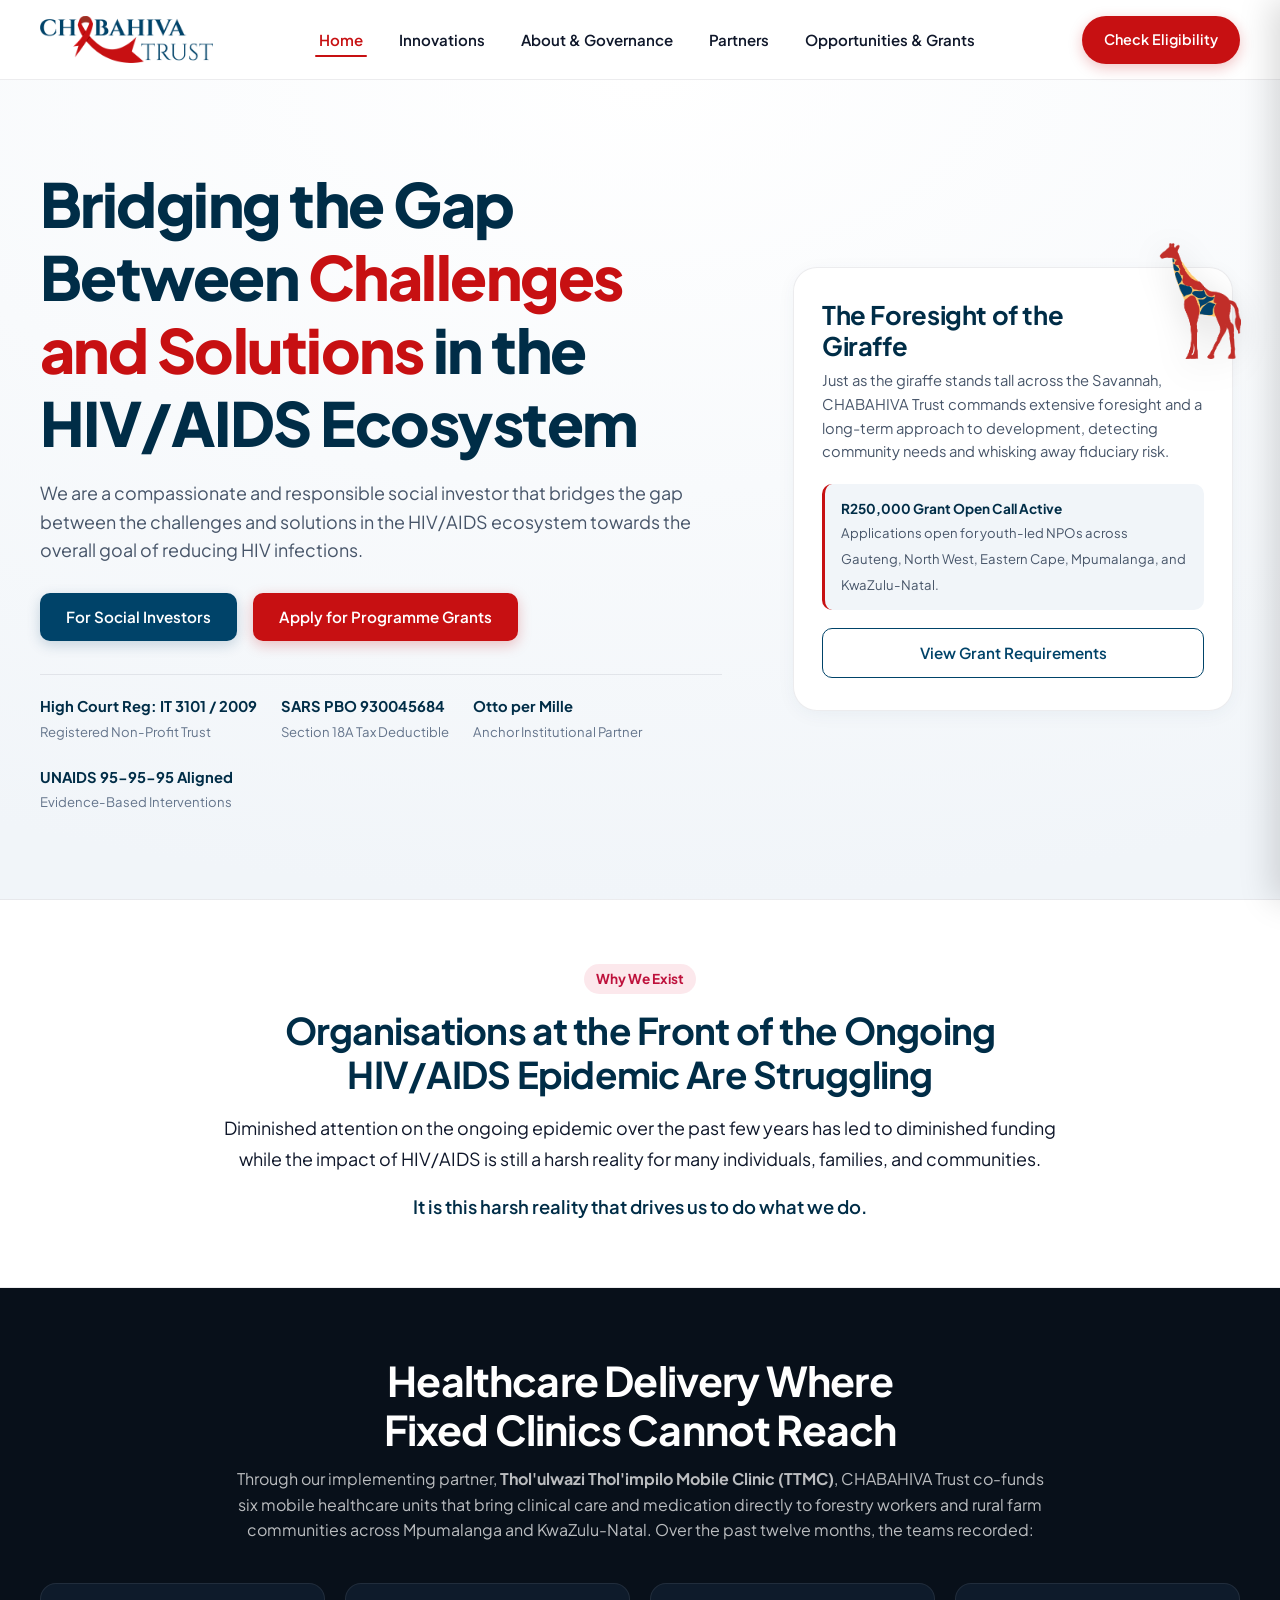
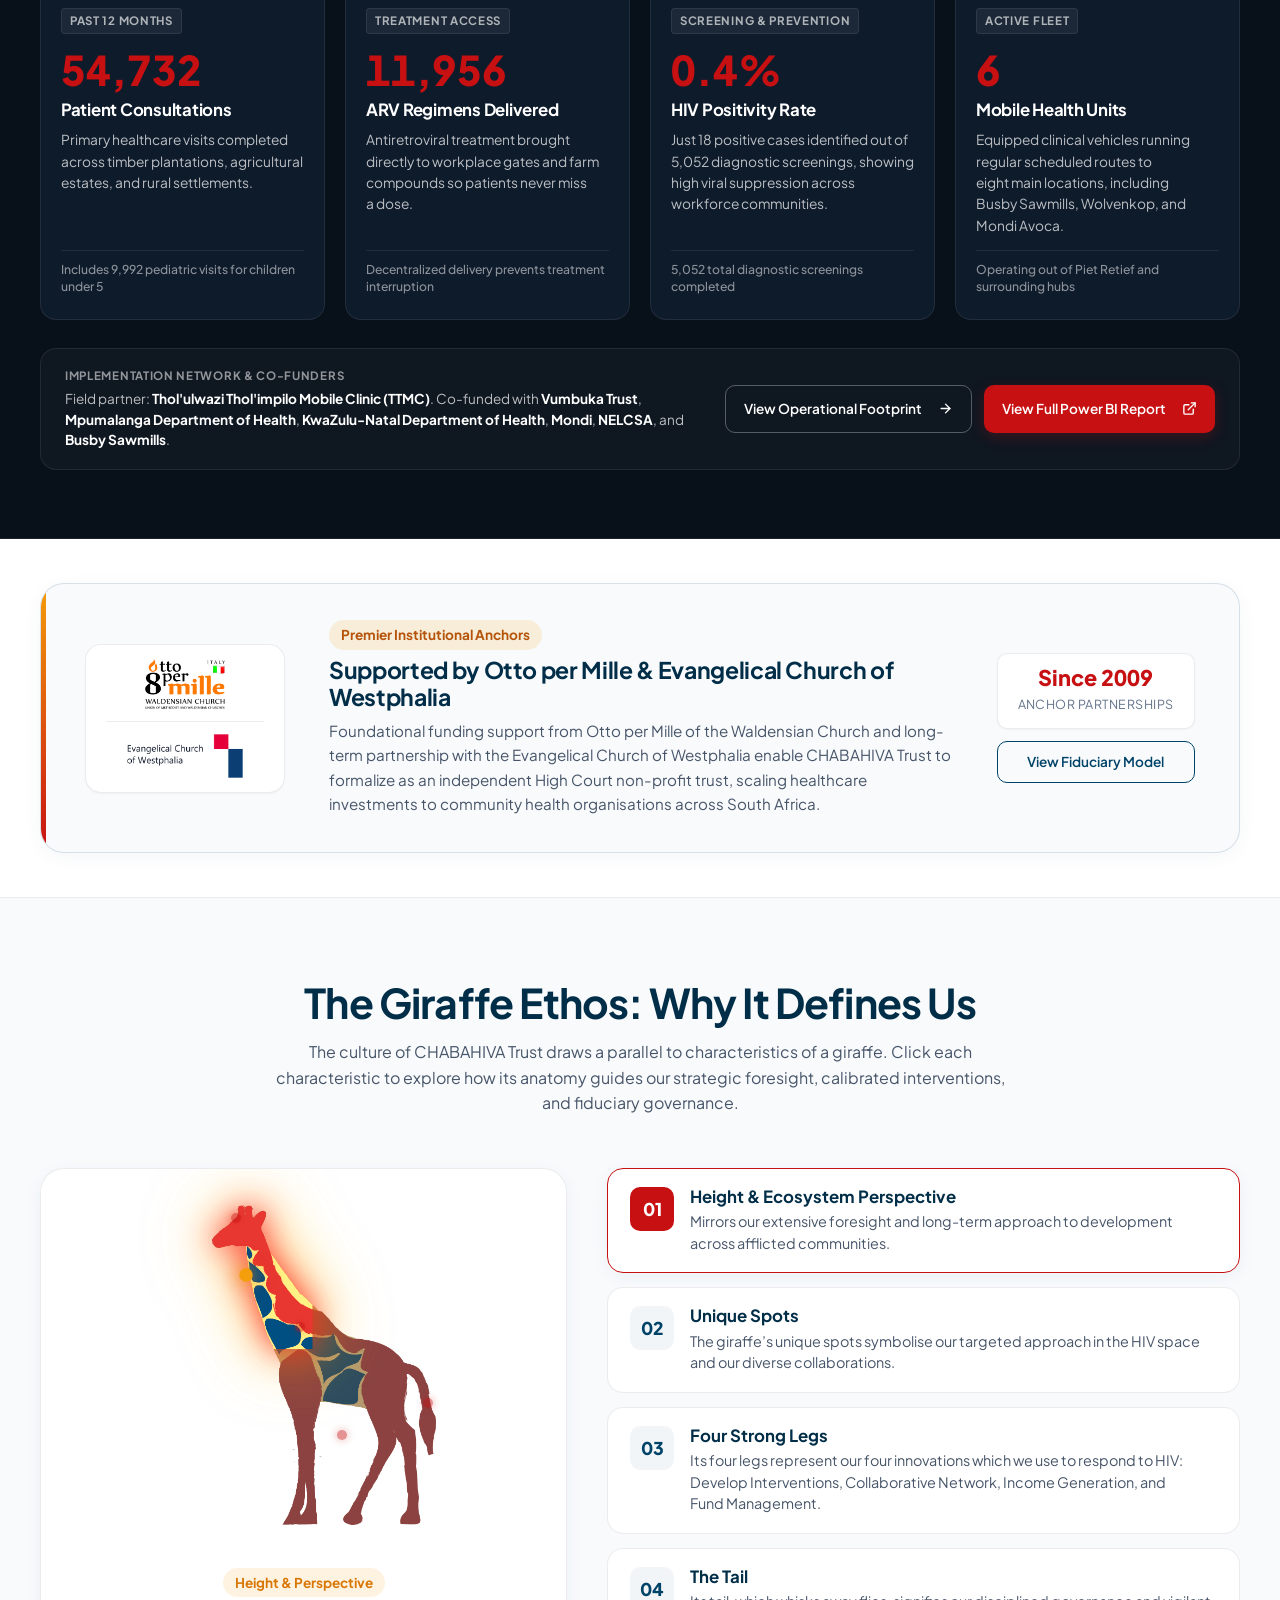
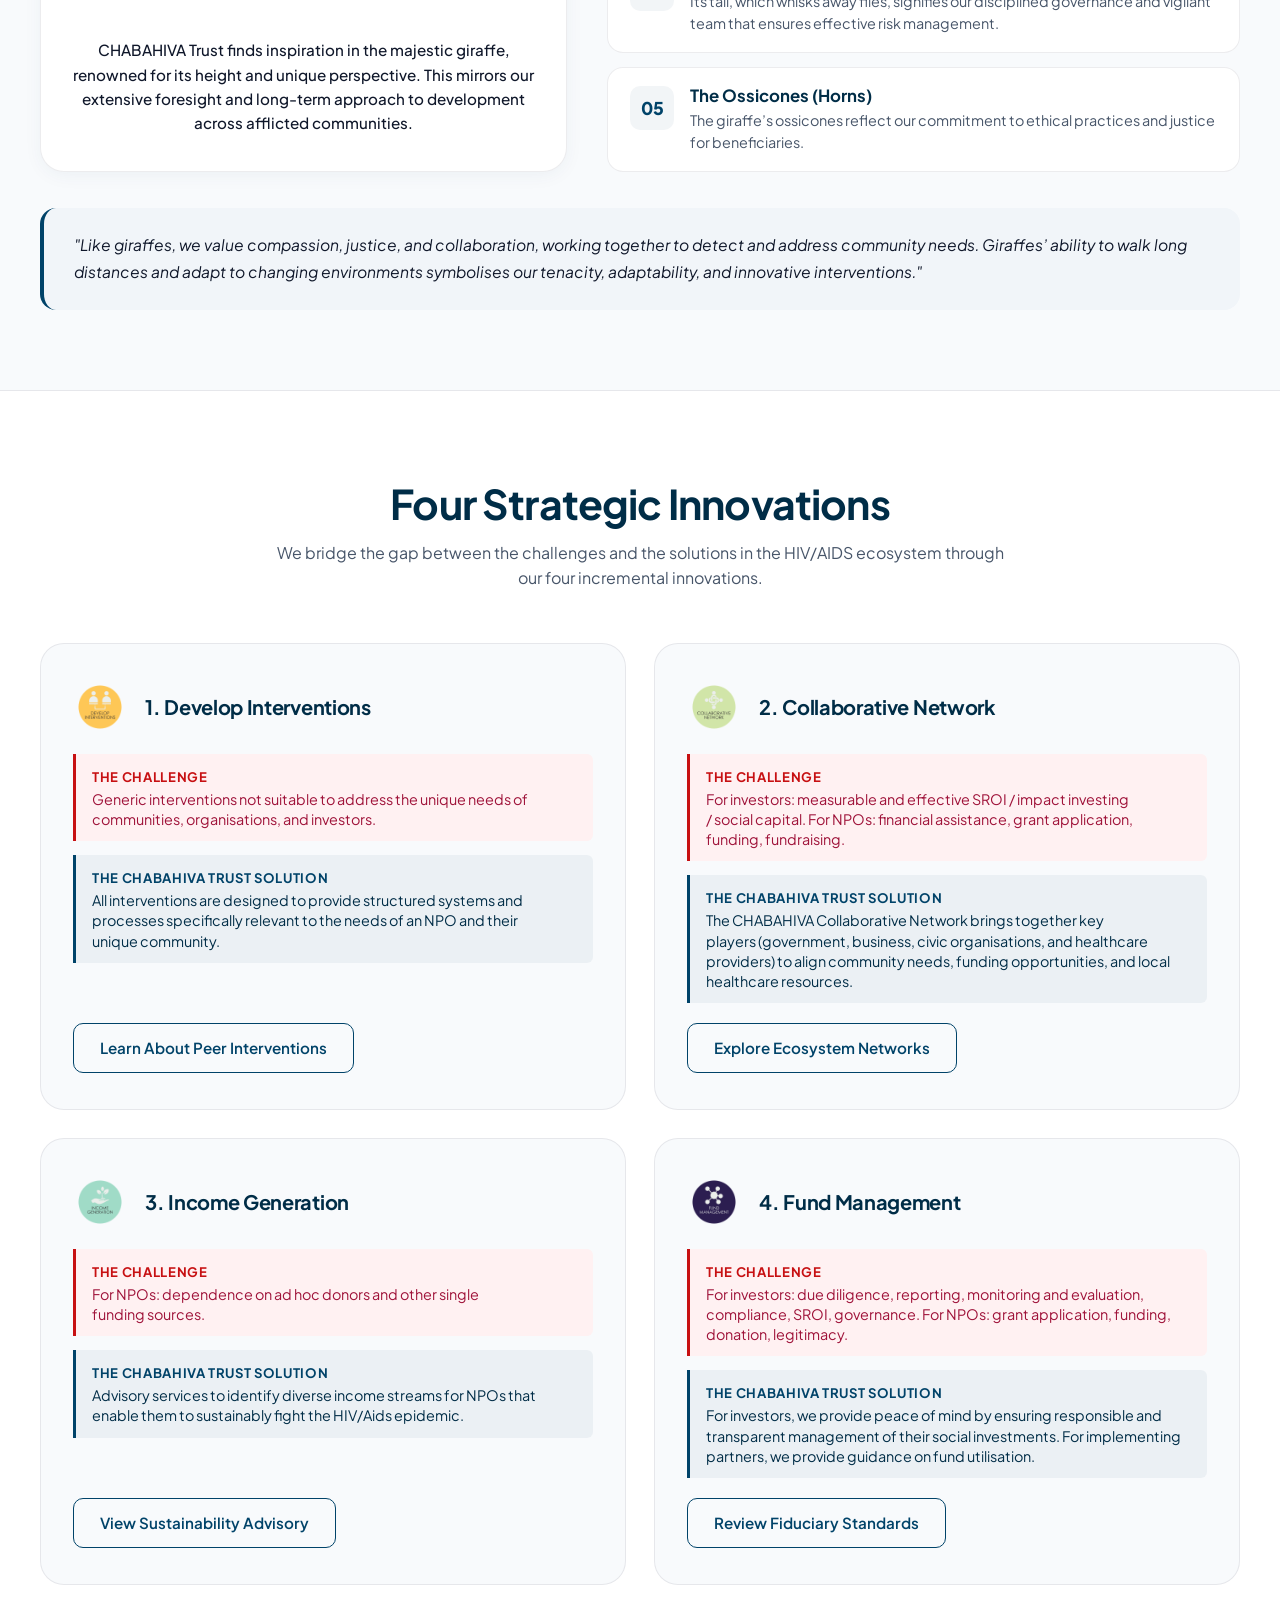
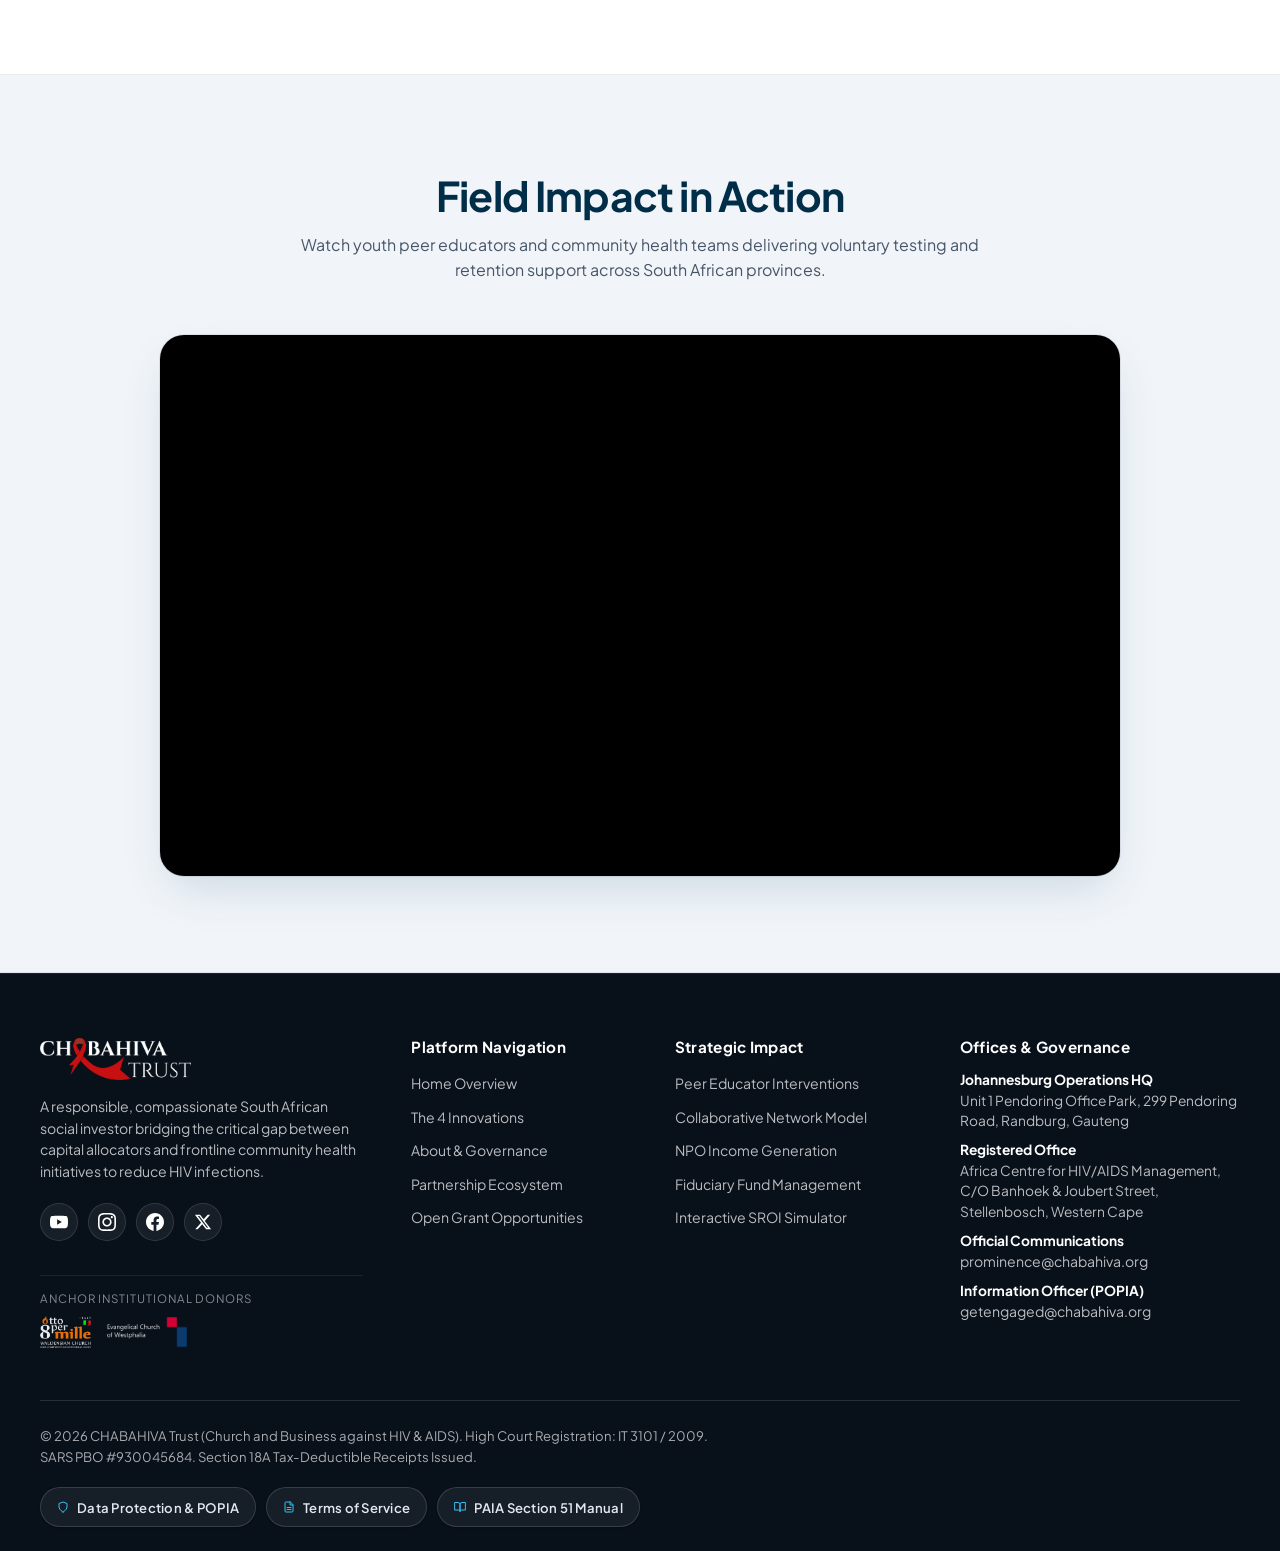
==== commit 5bc381a4: "Integrate frontline health impact ribbon from verified TTMC report and purge duplicate demo director" ====
--- a/index.html
+++ b/index.html
@@ -141,30 +141,78 @@
     </div>
   </section>
 
-  <!-- UNAIDS 95-95-95 Metric Ribbon (Verbatim Context) -->
-  <section class="metric-ribbon-section">
+  <!-- Frontline Field Results & Operational Health Outcomes (TTMC Field Evidence) -->
+  <section class="metric-ribbon-section" id="field-impact" aria-label="Frontline Healthcare Results">
     <div class="container">
       <div class="metric-header">
-        <h2>Ending AIDS by 2030 Is Within Reach</h2>
+        <h2>Healthcare Delivery Where Fixed Clinics Cannot Reach</h2>
         <p>
-          According to <strong>UNAIDS</strong> it is possible to end AIDS by 2030. In <strong>Botswana, Eswatini, Rwanda, the United Republic of Tanzania, and Zimbabwe</strong>, the 95-95-95 targets have already been achieved. With your involvement South Africa can be next!
+          Through our implementing partner, <strong>Thol'ulwazi Thol'impilo Mobile Clinic (TTMC)</strong>, CHABAHIVA Trust co-funds six mobile healthcare units that bring clinical care and medication directly to forestry workers and rural farm communities across Mpumalanga and KwaZulu-Natal. Over the past twelve months, the teams recorded:
         </p>
       </div>
-      <div class="metric-grid">
-        <div class="metric-card">
-          <div class="metric-number">95%</div>
-          <h3>Know Their HIV Status</h3>
-          <p>95% of the people who are living with HIV know their HIV status through voluntary testing and community outreach.</p>
-        </div>
-        <div class="metric-card">
-          <div class="metric-number">95%</div>
-          <h3>On Lifesaving Treatment</h3>
-          <p>95% of the people who know that they are living with HIV are on lifesaving antiretroviral treatment.</p>
-        </div>
-        <div class="metric-card">
-          <div class="metric-number">95%</div>
-          <h3>Virally Suppressed</h3>
-          <p>95% of people who are on treatment are virally suppressed, halting onward transmission completely.</p>
+
+      <div class="field-impact-grid">
+        <!-- Metric 1: Total Patient Consultations -->
+        <div class="field-impact-card">
+          <span class="field-impact-tag">Past 12 Months</span>
+          <div class="metric-number">54,732</div>
+          <h3>Patient Consultations</h3>
+          <p>Primary healthcare visits completed across timber plantations, agricultural estates, and rural settlements.</p>
+          <div class="field-impact-sub">Includes 9,992 pediatric visits for children under 5</div>
+        </div>
+
+        <!-- Metric 2: ARVs Delivered -->
+        <div class="field-impact-card">
+          <span class="field-impact-tag">Treatment Access</span>
+          <div class="metric-number">11,956</div>
+          <h3>ARV Regimens Delivered</h3>
+          <p>Antiretroviral treatment brought directly to workplace gates and farm compounds so patients never miss a dose.</p>
+          <div class="field-impact-sub">Decentralized delivery prevents treatment interruption</div>
+        </div>
+
+        <!-- Metric 3: HIV Positivity Yield -->
+        <div class="field-impact-card">
+          <span class="field-impact-tag">Screening & Prevention</span>
+          <div class="metric-number">0.4%</div>
+          <h3>HIV Positivity Rate</h3>
+          <p>Just 18 positive cases identified out of 5,052 diagnostic screenings, showing high viral suppression across workforce communities.</p>
+          <div class="field-impact-sub">5,052 total diagnostic screenings completed</div>
+        </div>
+
+        <!-- Metric 4: Mobile Units Deployed -->
+        <div class="field-impact-card">
+          <span class="field-impact-tag">Active Fleet</span>
+          <div class="metric-number">6</div>
+          <h3>Mobile Health Units</h3>
+          <p>Equipped clinical vehicles running regular scheduled routes to eight main locations, including Busby Sawmills, Wolvenkop, and Mondi Avoca.</p>
+          <div class="field-impact-sub">Operating out of Piet Retief and surrounding hubs</div>
+        </div>
+      </div>
+
+      <!-- Provenance & Multi-Stakeholder Accreditation Bar -->
+      <div class="field-provenance-bar">
+        <div class="field-provenance-info">
+          <span class="field-provenance-label">Implementation Network & Co-Funders</span>
+          <p class="field-provenance-text">
+            Field partner: <strong>Thol'ulwazi Thol'impilo Mobile Clinic (TTMC)</strong>. Co-funded with <strong>Vumbuka Trust</strong>, <strong>Mpumalanga Department of Health</strong>, <strong>KwaZulu-Natal Department of Health</strong>, <strong>Mondi</strong>, <strong>NELCSA</strong>, and <strong>Busby Sawmills</strong>.
+          </p>
+        </div>
+        <div class="field-provenance-actions">
+          <a href="partners.html#provinces" class="btn btn-outline-white" style="font-size: 0.85rem; padding: 10px 18px;">
+            <span>View Operational Footprint</span>
+            <svg width="15" height="15" viewBox="0 0 24 24" fill="none" stroke="currentColor" stroke-width="2.2" stroke-linecap="round" stroke-linejoin="round" style="margin-left: 6px;" aria-hidden="true">
+              <line x1="5" y1="12" x2="19" y2="12"></line>
+              <polyline points="12 5 19 12 12 19"></polyline>
+            </svg>
+          </a>
+          <a href="https://tinyurl.com/TTMCdashboard" target="_blank" rel="noopener noreferrer" class="btn btn-primary" style="font-size: 0.85rem; padding: 10px 18px;">
+            <span>View Full Power BI Report</span>
+            <svg width="15" height="15" viewBox="0 0 24 24" fill="none" stroke="currentColor" stroke-width="2.2" stroke-linecap="round" stroke-linejoin="round" style="margin-left: 6px;" aria-hidden="true">
+              <path d="M18 13v6a2 2 0 0 1-2 2H5a2 2 0 0 1-2-2V8a2 2 0 0 1 2-2h6"></path>
+              <polyline points="15 3 21 3 21 9"></polyline>
+              <line x1="10" y1="14" x2="21" y2="3"></line>
+            </svg>
+          </a>
         </div>
       </div>
     </div>
@@ -203,7 +251,7 @@
       <div class="section-head">
         <h2>The Giraffe Ethos: Why It Defines Us</h2>
         <p>
-          The culture of CHABAHIVA Trust draws a parallel to characteristics of a giraffe. Click each characteristic to explore how its anatomy guides our strategic foresight, tailored interventions, and fiduciary governance.
+          The culture of CHABAHIVA Trust draws a parallel to characteristics of a giraffe. Click each characteristic to explore how its anatomy guides our strategic foresight, calibrated interventions, and fiduciary governance.
         </p>
       </div>
 
@@ -262,7 +310,7 @@
             <div class="metaphor-icon-bubble">02</div>
             <div class="metaphor-content">
               <h4>Unique Spots</h4>
-              <p>The giraffe’s unique spots symbolise our tailored approach in the HIV space and our diverse collaborations.</p>
+              <p>The giraffe’s unique spots symbolise our targeted approach in the HIV space and our diverse collaborations.</p>
             </div>
           </div>
 
--- a/css/style.css
+++ b/css/style.css
@@ -560,10 +560,10 @@
 }
 
 /* ==========================================================================
-   UNAIDS 95-95-95 Metric Ribbon
+   Frontline Field Results & Operational Health Outcomes (TTMC Partnership)
    ========================================================================== */
 .metric-ribbon-section {
-  padding: 48px 0;
+  padding: 68px 0;
   background-color: var(--color-canvas-dark);
   color: var(--color-text-white);
   border-bottom: 1px solid rgba(255, 255, 255, 0.08);
@@ -571,58 +571,170 @@
 
 .metric-header {
   text-align: center;
-  max-width: 760px;
-  margin: 0 auto 36px auto;
+  max-width: 820px;
+  margin: 0 auto 40px auto;
 }
 
 .metric-header h2 {
   color: var(--color-text-white);
+  margin-top: 0;
 }
 
 .metric-header p {
   color: var(--color-text-white-muted);
-  margin: 10px auto 0 auto;
-}
-
-.metric-grid {
+  margin: 12px auto 0 auto;
+  line-height: 1.6;
+}
+
+.field-impact-grid {
   display: grid;
-  grid-template-columns: repeat(3, 1fr);
-  gap: 24px;
-}
-
-.metric-card {
+  grid-template-columns: repeat(4, 1fr);
+  gap: 20px;
+  margin-bottom: 28px;
+}
+
+.field-impact-card {
   background-color: var(--color-canvas-dark-surface);
   border: 1px solid rgba(255, 255, 255, 0.08);
   border-radius: var(--radius-lg);
-  padding: 28px 24px;
-  text-align: center;
-  transition: transform 0.2s ease, border-color 0.2s ease;
-}
-
-.metric-card:hover {
-  transform: translateY(-4px);
+  padding: 24px 20px;
+  text-align: left;
+  display: flex;
+  flex-direction: column;
+  transition: transform 0.2s ease, border-color 0.2s ease, box-shadow 0.2s ease;
+}
+
+.field-impact-card:hover {
+  transform: translateY(-3px);
   border-color: rgba(199, 16, 18, 0.4);
-}
-
-.metric-number {
-  font-size: clamp(2.6rem, 4vw, 3.4rem);
+  box-shadow: 0 12px 28px rgba(0, 0, 0, 0.35);
+}
+
+.field-impact-tag {
+  font-size: 0.72rem;
+  font-weight: 700;
+  color: rgba(255, 255, 255, 0.65);
+  text-transform: uppercase;
+  letter-spacing: 0.06em;
+  margin-bottom: 14px;
+  display: inline-block;
+  align-self: flex-start;
+  background: rgba(255, 255, 255, 0.06);
+  padding: 3px 8px;
+  border-radius: 4px;
+  border: 1px solid rgba(255, 255, 255, 0.08);
+}
+
+.field-impact-card .metric-number {
+  font-size: clamp(2.2rem, 3.2vw, 2.8rem);
   font-weight: 800;
   color: var(--color-accent);
-  line-height: 1;
+  line-height: 1.05;
+  margin-bottom: 8px;
   font-feature-settings: "tnum";
 }
 
-.metric-card h3 {
+.field-impact-card h3 {
   color: var(--color-text-white);
-  font-size: 1.1rem;
-  margin: 12px 0 8px 0;
-}
-
-.metric-card p {
+  font-size: 1.05rem;
+  font-weight: 700;
+  margin: 0 0 8px 0;
+  line-height: 1.3;
+}
+
+.field-impact-card p {
   color: var(--color-text-white-muted);
-  font-size: 0.9rem;
+  font-size: 0.86rem;
+  line-height: 1.55;
+  margin: 0 0 14px 0;
+  flex-grow: 1;
+}
+
+.field-impact-sub {
+  border-top: 1px solid rgba(255, 255, 255, 0.08);
+  padding-top: 10px;
+  margin-top: auto;
+  font-size: 0.76rem;
+  color: rgba(255, 255, 255, 0.52);
+  font-weight: 500;
+  line-height: 1.4;
+}
+
+.field-provenance-bar {
+  display: flex;
+  align-items: center;
+  justify-content: space-between;
+  gap: 24px;
+  padding: 18px 24px;
+  background: rgba(255, 255, 255, 0.03);
+  border: 1px solid rgba(255, 255, 255, 0.08);
+  border-radius: var(--radius-lg);
+}
+
+.field-provenance-info {
+  flex: 1;
+}
+
+.field-provenance-label {
+  display: block;
+  font-size: 0.72rem;
+  font-weight: 700;
+  text-transform: uppercase;
+  letter-spacing: 0.06em;
+  color: rgba(255, 255, 255, 0.55);
+  margin-bottom: 4px;
+}
+
+.field-provenance-text {
+  font-size: 0.85rem;
+  color: var(--color-text-white-muted);
   line-height: 1.5;
-  margin: 0 auto;
+  margin: 0;
+}
+
+.field-provenance-text strong {
+  color: var(--color-text-white);
+}
+
+.field-provenance-actions {
+  display: flex;
+  align-items: center;
+  gap: 12px;
+  flex-shrink: 0;
+}
+
+@media (max-width: 1080px) {
+  .field-impact-grid {
+    grid-template-columns: repeat(2, 1fr);
+    gap: 16px;
+  }
+}
+
+@media (max-width: 820px) {
+  .field-provenance-bar {
+    flex-direction: column;
+    align-items: flex-start;
+    gap: 16px;
+  }
+  .field-provenance-actions {
+    width: 100%;
+    flex-direction: column;
+    gap: 10px;
+  }
+  .field-provenance-actions .btn {
+    width: 100%;
+    justify-content: center;
+  }
+}
+
+@media (max-width: 640px) {
+  .field-impact-grid {
+    grid-template-columns: 1fr;
+    gap: 14px;
+  }
+  .field-impact-card {
+    padding: 20px 18px;
+  }
 }
 
 /* ==========================================================================
